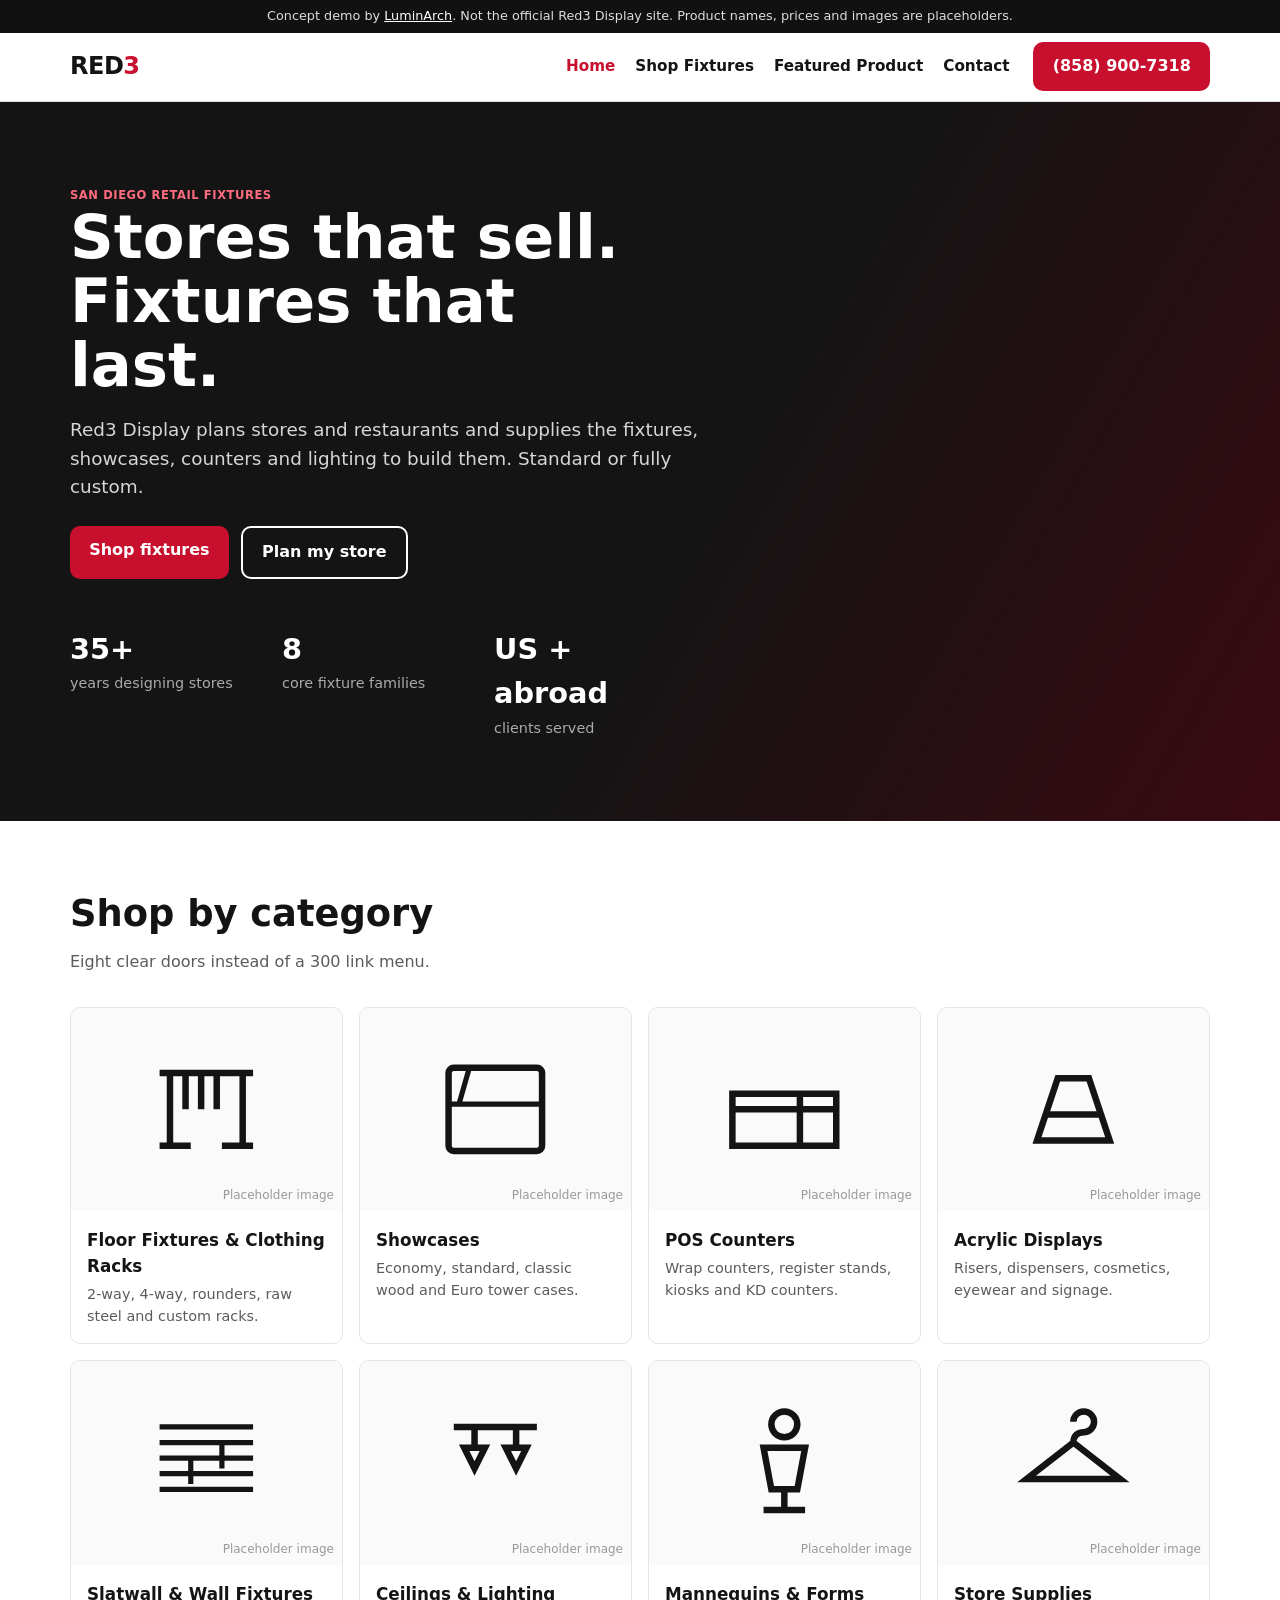
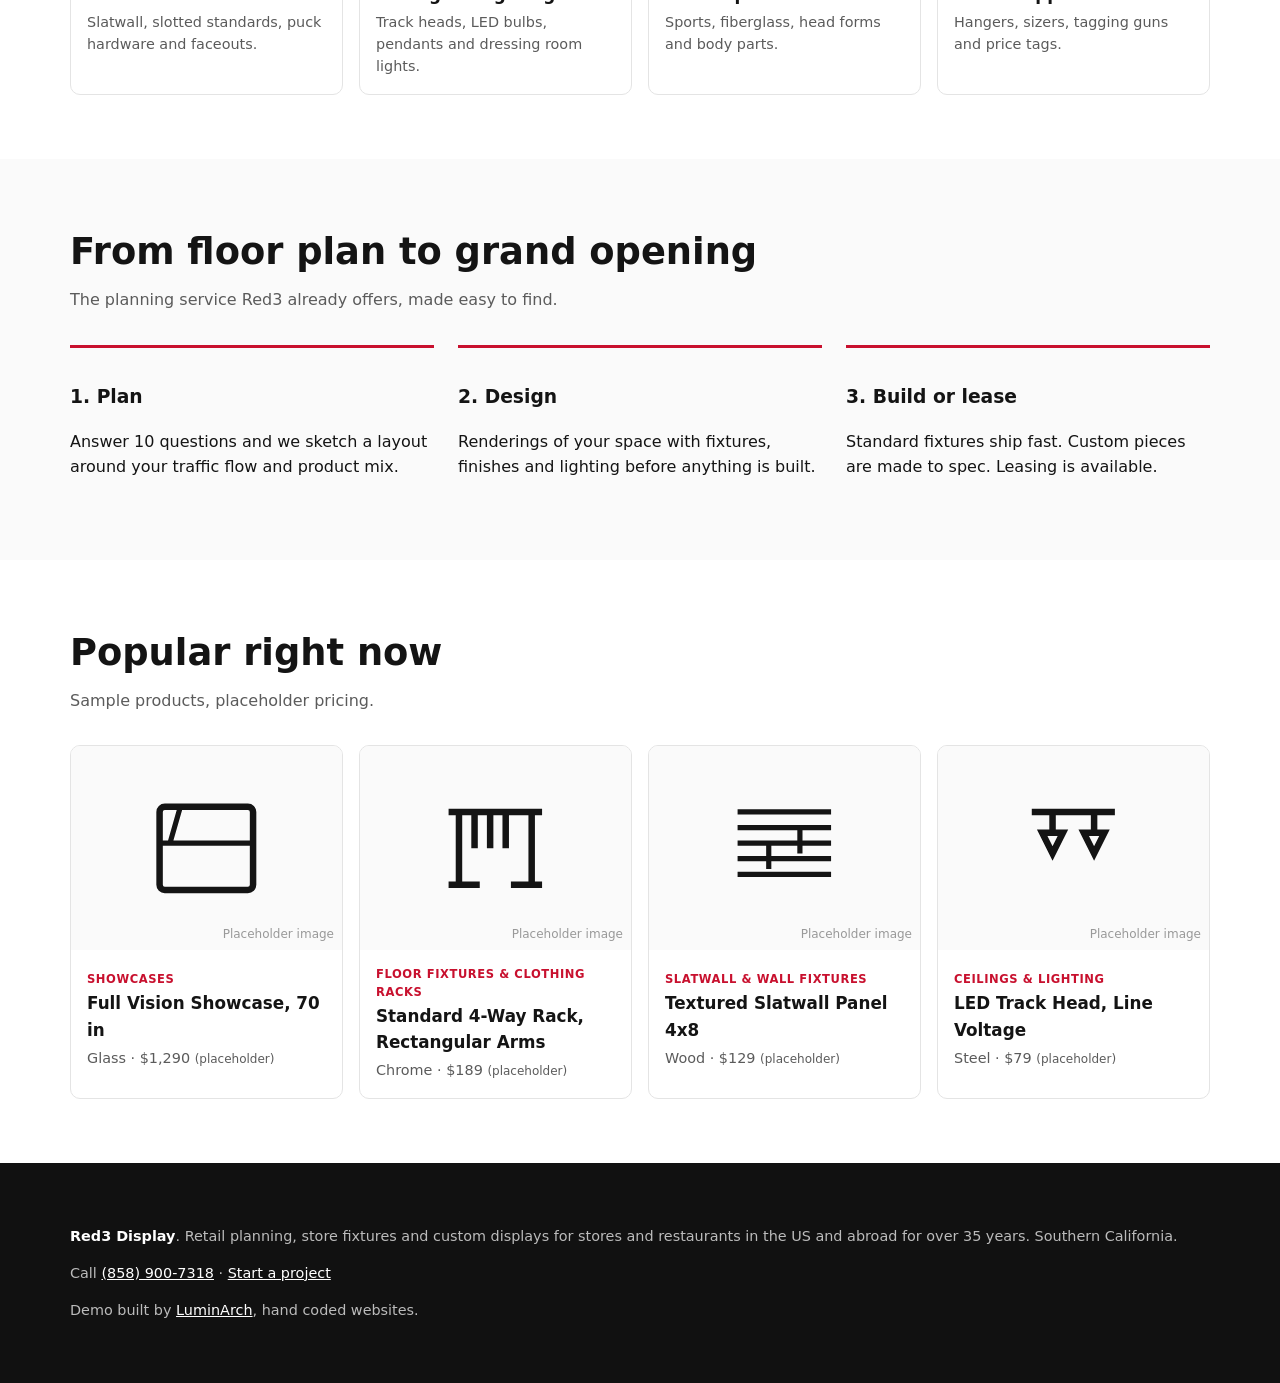
==== index.html @ 4f141c90 "Red3 Display concept demo" ====
<!doctype html><html lang="en"><head><meta charset="utf-8"><meta name="viewport" content="width=device-width,initial-scale=1">
<title>Custom Retail Fixtures and Store Design | Red3 Display</title><meta name="description" content="Red3 Display designs and supplies retail fixtures, showcases, counters, slatwall and lighting."><link rel="stylesheet" href="assets/style.css">
<link rel="icon" href="data:image/svg+xml,%3Csvg xmlns='http://www.w3.org/2000/svg' viewBox='0 0 10 10'%3E%3Crect width='10' height='10' fill='%23c8102e'/%3E%3C/svg%3E"></head><body>
<a class="skip" href="#main">Skip to content</a>
<div class="demo-bar">Concept demo by <a href="https://luminarch.pro" style="color:#fff">LuminArch</a>. Not the official Red3 Display site. Product names, prices and images are placeholders.</div>
<header><div class="wrap nav"><a class="logo" href="index.html" aria-label="Red3 Display home">RED<b>3</b></a>
<button class="menu-btn" aria-expanded="false" aria-controls="menu">Menu</button>
<ul id="menu"><li><a href="index.html" aria-current="page">Home</a></li><li><a href="catalog.html">Shop Fixtures</a></li><li><a href="product.html?id=p6">Featured Product</a></li><li><a href="contact.html">Contact</a></li></ul><a class="btn" href="tel:8589007318">(858) 900-7318</a></div></header><main id="main">
<section class="hero"><div class="wrap"><span class="tag" style="color:#ff6b7f">San Diego retail fixtures</span>
<h1>Stores that sell. Fixtures that last.</h1><p>Red3 Display plans stores and restaurants and supplies the fixtures, showcases, counters and lighting to build them. Standard or fully custom.</p>
<div class="cta"><a class="btn" href="catalog.html">Shop fixtures</a><a class="btn ghost" href="contact.html">Plan my store</a></div>
<div class="stats"><div><strong>35+</strong><span>years designing stores</span></div><div><strong>8</strong><span>core fixture families</span></div><div><strong>US + abroad</strong><span>clients served</span></div></div></div></section>
<section><div class="wrap"><h2>Shop by category</h2><p class="lead">Eight clear doors instead of a 300 link menu.</p><div class="grid" id="cats"></div></div></section>
<section class="band"><div class="wrap"><h2>From floor plan to grand opening</h2><p class="lead">The planning service Red3 already offers, made easy to find.</p><div class="steps">
<div><h3>1. Plan</h3><p>Answer 10 questions and we sketch a layout around your traffic flow and product mix.</p></div>
<div><h3>2. Design</h3><p>Renderings of your space with fixtures, finishes and lighting before anything is built.</p></div>
<div><h3>3. Build or lease</h3><p>Standard fixtures ship fast. Custom pieces are made to spec. Leasing is available.</p></div></div></div></section>
<section><div class="wrap"><h2>Popular right now</h2><p class="lead">Sample products, placeholder pricing.</p><div class="grid" id="featured"></div></div></section></main><footer><div class="wrap"><p><strong style="color:#fff">Red3 Display</strong>. Retail planning, store fixtures and custom displays for stores and restaurants in the US and abroad for over 35 years. Southern California.</p>
<p>Call <a href="tel:8589007318">(858) 900-7318</a> &middot; <a href="contact.html">Start a project</a></p><p>Demo built by <a href="https://luminarch.pro">LuminArch</a>, hand coded websites.</p></div></footer>
<script src="assets/data.js"></script><script src="assets/app.js"></script></body></html>
---- assets/style.css ----
:root{--red:#c8102e;--ink:#141414;--mute:#5b5b5b;--line:#e4e4e4;--bg:#fafafa;--r:10px;font-family:system-ui,-apple-system,"Segoe UI",Roboto,sans-serif;color:var(--ink);background:#fff}
*{box-sizing:border-box}body{margin:0;line-height:1.55}img{max-width:100%}a{color:inherit}
.skip{position:absolute;left:-999px}.skip:focus{left:1rem;top:1rem;background:#fff;padding:.5rem;z-index:9}
:focus-visible{outline:3px solid var(--red);outline-offset:2px}
.wrap{max-width:1180px;margin:auto;padding:0 1.25rem}
.demo-bar{background:#111;color:#ddd;font-size:.8rem;text-align:center;padding:.4rem}
header{border-bottom:1px solid var(--line);position:sticky;top:0;background:#fffffff2;backdrop-filter:blur(6px);z-index:5}
.nav{display:flex;align-items:center;gap:1.5rem;height:68px}
.logo{font-weight:900;font-size:1.5rem;text-decoration:none;letter-spacing:-.5px}.logo b{color:var(--red)}
.nav ul{display:flex;gap:1.25rem;list-style:none;margin:0 0 0 auto;padding:0}.nav ul a{text-decoration:none;font-weight:600;font-size:.95rem}
.nav ul a[aria-current]{color:var(--red)}
.btn{display:inline-block;background:var(--red);color:#fff;padding:.75rem 1.2rem;border-radius:var(--r);text-decoration:none;font-weight:700;border:0;cursor:pointer;font-size:1rem}
.btn.ghost{background:transparent;color:inherit;border:2px solid currentColor}
.menu-btn{display:none;margin-left:auto;background:none;border:1px solid var(--line);border-radius:8px;padding:.5rem .7rem;font-size:1rem}
.hero{background:linear-gradient(120deg,#141414 55%,#3a0a12);color:#fff;padding:5rem 0}
.hero h1{font-size:clamp(2.2rem,5vw,3.8rem);line-height:1.05;margin:0 0 1rem;max-width:14ch}.hero p{max-width:55ch;color:#d6d6d6;font-size:1.15rem}
.hero .cta{display:flex;gap:.75rem;flex-wrap:wrap;margin-top:1.5rem}
.stats{display:grid;grid-template-columns:repeat(3,1fr);gap:1rem;margin-top:3rem;max-width:620px}.stats strong{display:block;font-size:1.8rem;color:#fff}.stats span{color:#aaa;font-size:.9rem}
section{padding:4rem 0}h2{font-size:clamp(1.6rem,3vw,2.3rem);margin:0 0 .5rem}.lead{color:var(--mute);margin:0 0 2rem}
.grid{display:grid;gap:1rem;grid-template-columns:repeat(auto-fill,minmax(230px,1fr))}
.card{border:1px solid var(--line);border-radius:var(--r);overflow:hidden;text-decoration:none;background:#fff;transition:transform .15s,box-shadow .15s;display:flex;flex-direction:column}
.card:hover{transform:translateY(-3px);box-shadow:0 10px 24px #0001}
.thumb{aspect-ratio:4/3;display:grid;place-items:center;background:var(--bg);color:#999;font-size:.75rem;position:relative}
.thumb svg{width:46%;height:auto;color:var(--ink)}
.thumb .ph{position:absolute;bottom:6px;right:8px}
.card .body{padding:1rem}.card h3{margin:0 0 .25rem;font-size:1.05rem}.card p{margin:0;color:var(--mute);font-size:.9rem}
.tag{display:inline-block;font-size:.72rem;font-weight:700;text-transform:uppercase;letter-spacing:.05em;color:var(--red)}
.band{background:var(--bg)}.steps{display:grid;grid-template-columns:repeat(auto-fit,minmax(220px,1fr));gap:1.5rem}.steps div{border-top:3px solid var(--red);padding-top:1rem}
footer{background:#111;color:#bbb;padding:3rem 0;font-size:.9rem}footer a{color:#fff}
.layout{display:grid;grid-template-columns:250px 1fr;gap:2rem;padding:2rem 0 4rem}
.filters fieldset{border:0;padding:0;margin:0 0 1.5rem}.filters legend{font-weight:800;margin-bottom:.5rem}
.filters label{display:flex;gap:.5rem;align-items:center;padding:.2rem 0;cursor:pointer}
.toolbar{display:flex;gap:.75rem;flex-wrap:wrap;align-items:center;margin-bottom:1rem}
input[type=search],select,input:not([type=checkbox]),textarea{font:inherit;padding:.65rem .8rem;border:1px solid #bbb;border-radius:8px;width:100%}
.toolbar input{flex:1;min-width:200px;width:auto}.toolbar select{width:auto}
.crumbs{font-size:.85rem;color:var(--mute);padding-top:1.5rem}.crumbs a{color:var(--mute)}
.pdp{display:grid;grid-template-columns:1.1fr 1fr;gap:3rem;padding:2rem 0 4rem}
.pdp .thumb{border-radius:var(--r);border:1px solid var(--line)}
.opts{display:flex;gap:.5rem;flex-wrap:wrap;margin:.5rem 0 1rem}.opts button{padding:.5rem .9rem;border:2px solid var(--line);background:#fff;border-radius:8px;cursor:pointer;font:inherit}
.opts button[aria-pressed=true]{border-color:var(--red)}
table{width:100%;border-collapse:collapse}td,th{text-align:left;padding:.55rem;border-bottom:1px solid var(--line)}
.form{display:grid;gap:1rem;max-width:640px}.form .two{display:grid;grid-template-columns:1fr 1fr;gap:1rem}
.note{background:#fff4d6;border:1px solid #f0d27a;padding:.75rem 1rem;border-radius:8px;font-size:.9rem}
.count{color:var(--mute);font-size:.9rem}
@media(max-width:820px){.menu-btn{display:block}.nav ul{display:none;position:absolute;top:68px;left:0;right:0;background:#fff;flex-direction:column;padding:1rem 1.25rem;border-bottom:1px solid var(--line)}.nav ul.open{display:flex}
.layout,.pdp{grid-template-columns:1fr}.filters{display:none}.filters.open{display:block}.form .two{grid-template-columns:1fr}.hero{padding:3.5rem 0}.nav .btn{display:none}}
@media(prefers-reduced-motion:reduce){*{transition:none!important}}
.filters input{width:auto;accent-color:var(--red)}@media(max-width:600px){.stats strong{font-size:1.3rem}}
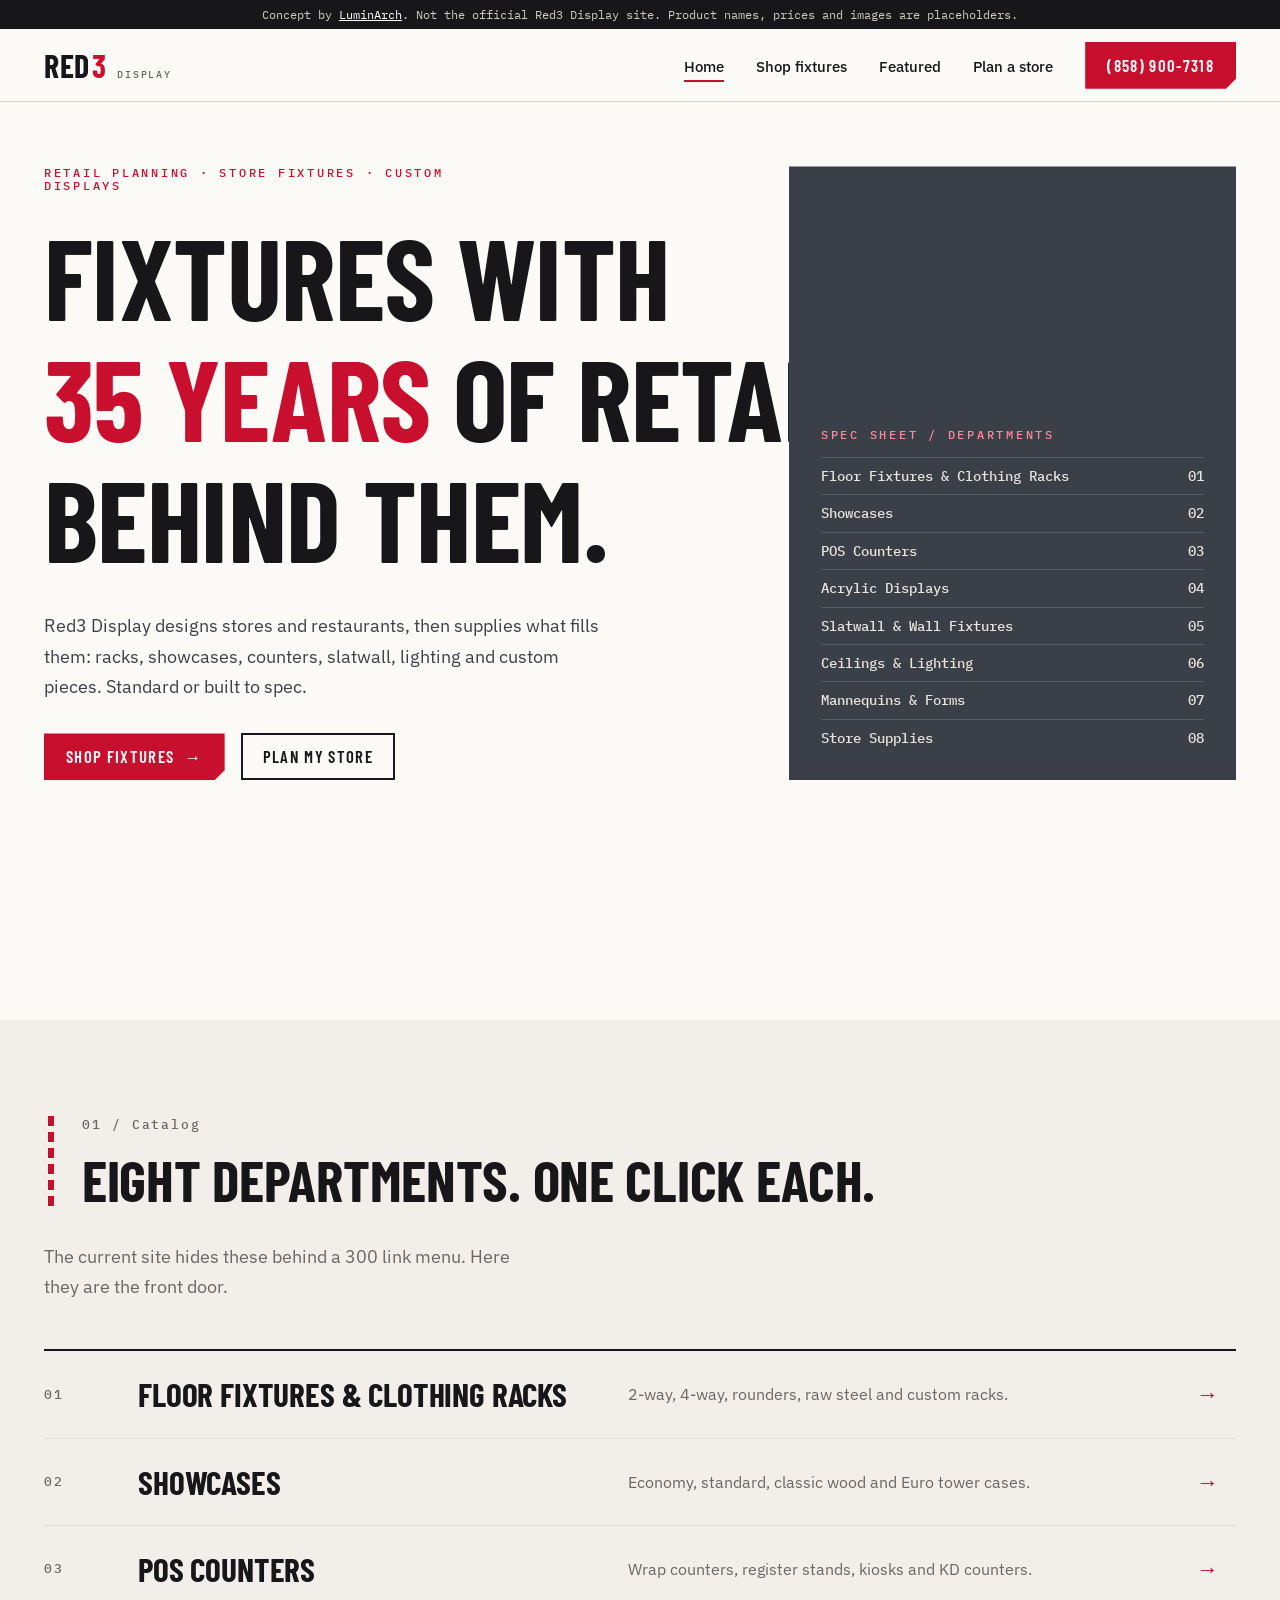
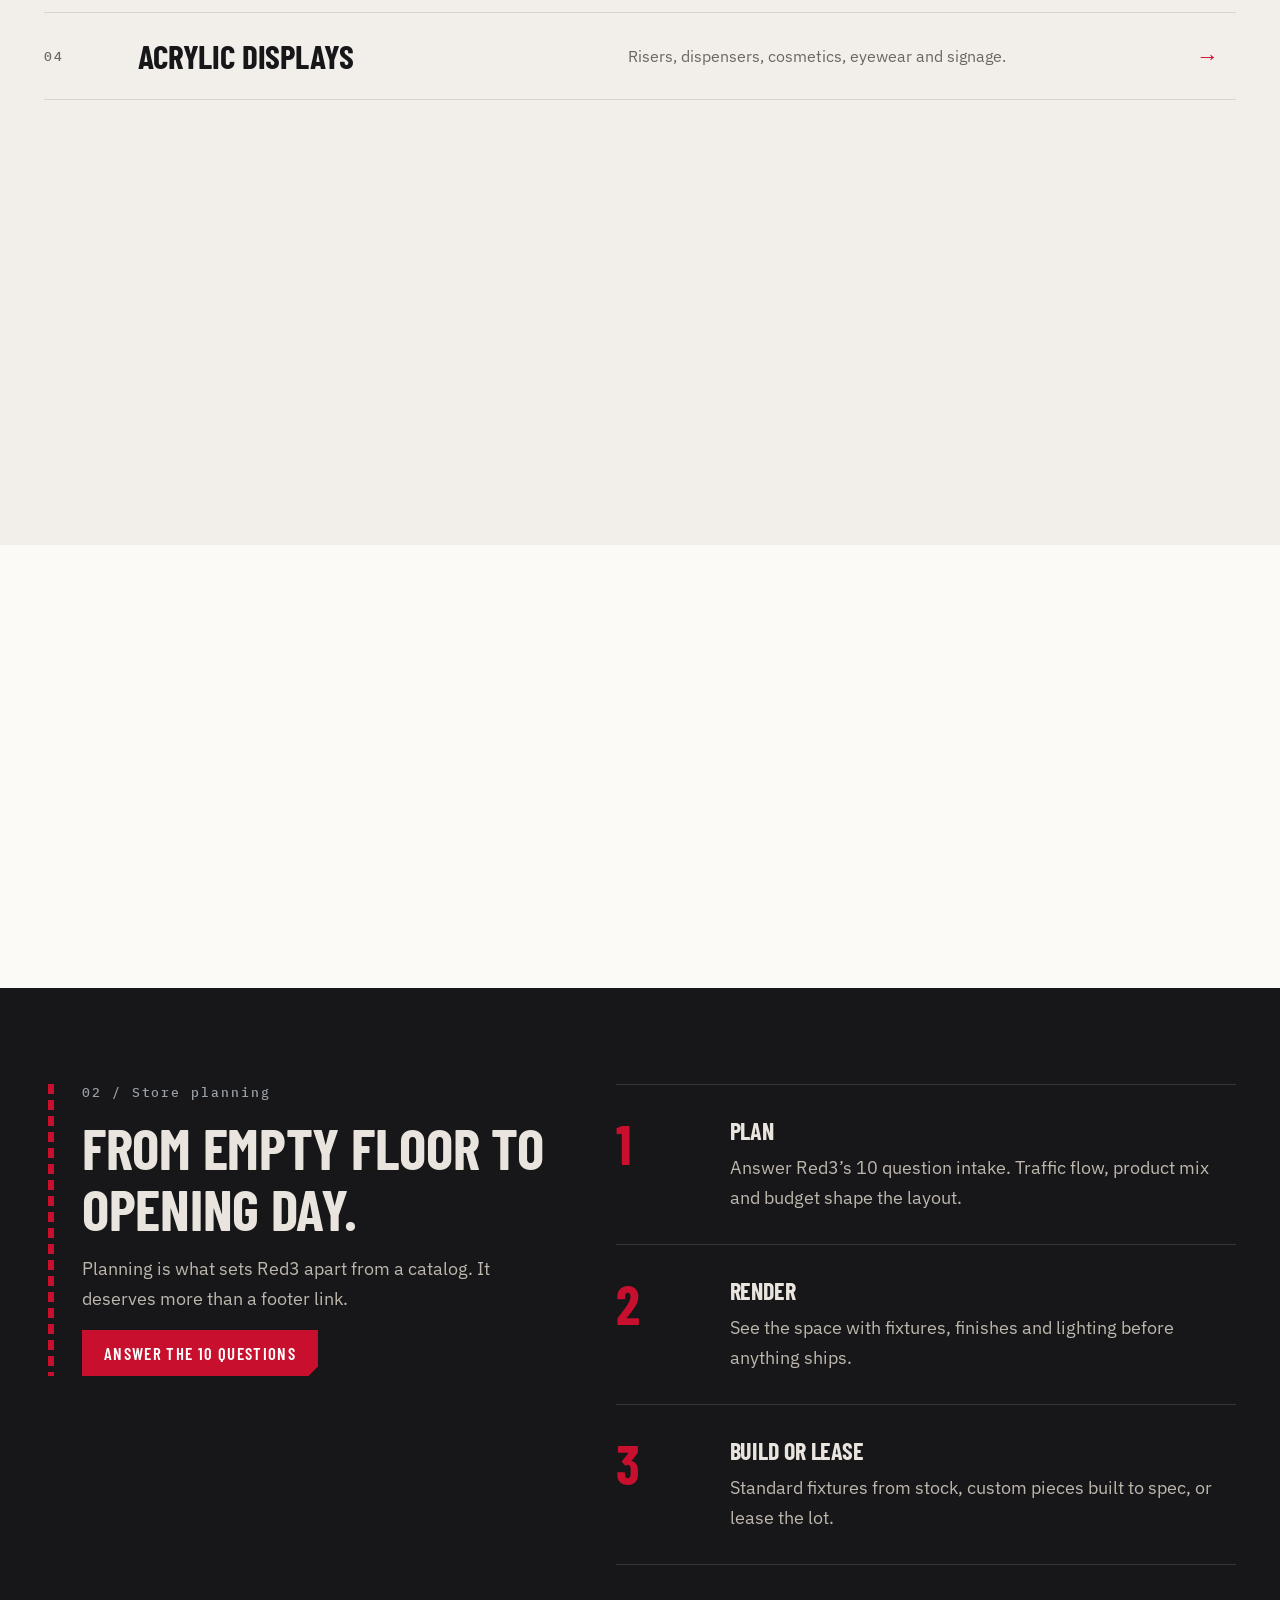
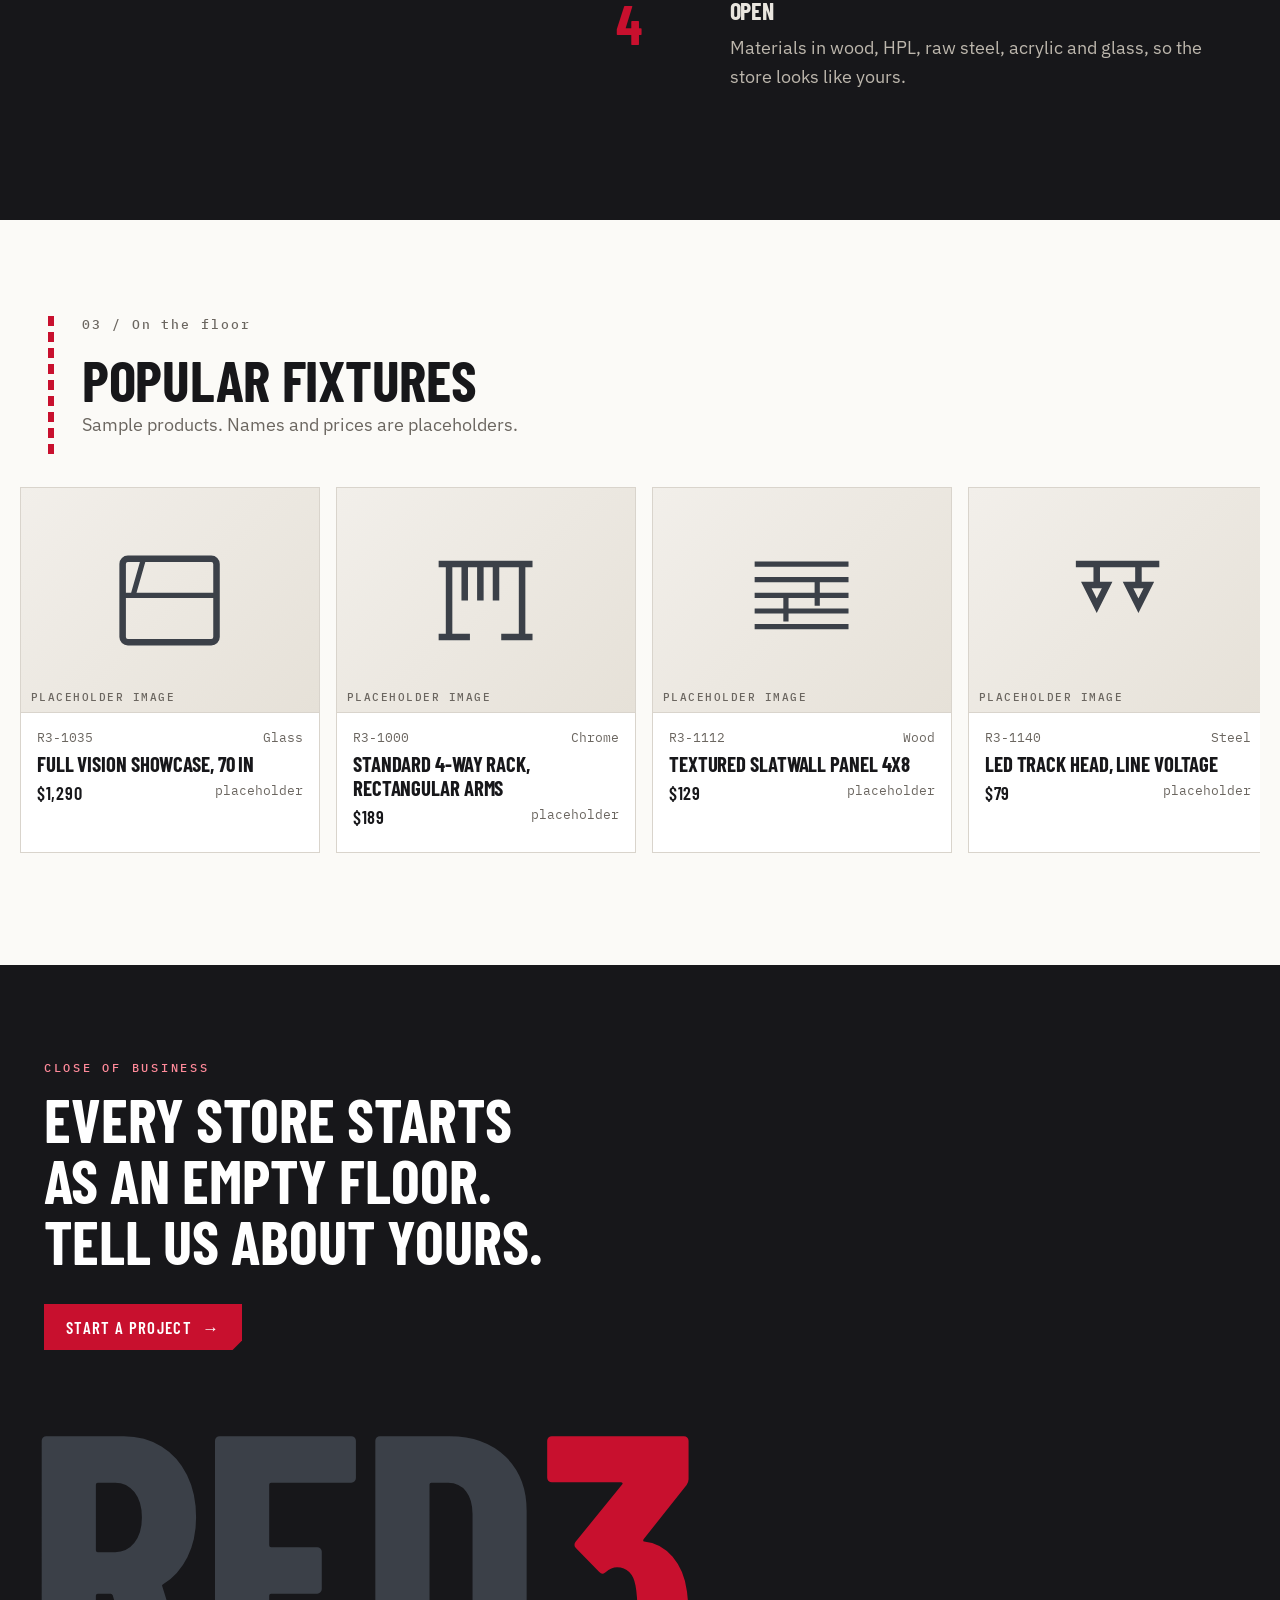
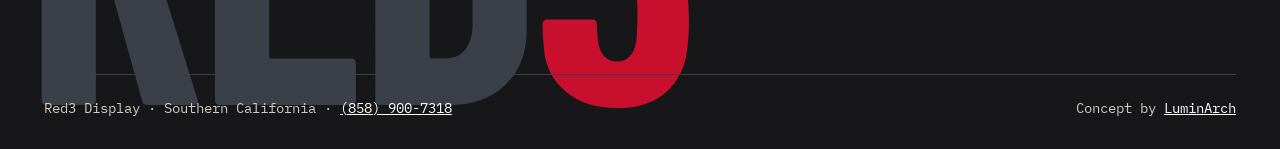
==== commit 94ad2744: "Rework to LuminArch design standard: asymmetric spec sheet hero, Barlow Condensed + IBM Plex, archit" ====
--- a/index.html
+++ b/index.html
@@ -1,20 +1,37 @@
-<!doctype html><html lang="en"><head><meta charset="utf-8"><meta name="viewport" content="width=device-width,initial-scale=1">
-<title>Custom Retail Fixtures and Store Design | Red3 Display</title><meta name="description" content="Red3 Display designs and supplies retail fixtures, showcases, counters, slatwall and lighting."><link rel="stylesheet" href="assets/style.css">
-<link rel="icon" href="data:image/svg+xml,%3Csvg xmlns='http://www.w3.org/2000/svg' viewBox='0 0 10 10'%3E%3Crect width='10' height='10' fill='%23c8102e'/%3E%3C/svg%3E"></head><body>
+<!doctype html><html lang="en" class="no-js"><head><meta charset="utf-8"><meta name="viewport" content="width=device-width,initial-scale=1">
+<title>Retail Fixtures and Store Design | Red3 Display, Southern California</title><meta name="description" content="Store fixtures, showcases, POS counters, slatwall and lighting from Red3 Display, plus store planning for 35+ years. Call (858) 900-7318 for a quote."><link rel="canonical" href="https://daveo820.github.io/red3-display-demo/">
+<meta property="og:type" content="website"><meta property="og:title" content="Retail Fixtures and Store Design | Red3 Display, Southern California"><meta property="og:description" content="Store fixtures, showcases, POS counters, slatwall and lighting from Red3 Display, plus store planning for 35+ years. Call (858) 900-7318 for a quote."><meta property="og:url" content="https://daveo820.github.io/red3-display-demo/"><meta property="og:image" content="https://daveo820.github.io/red3-display-demo/og.png"><meta name="twitter:card" content="summary_large_image">
+<meta name="robots" content="noindex"><!-- concept demo: keep out of search so it never competes with red3display.com -->
+<link rel="preconnect" href="https://fonts.googleapis.com"><link rel="preconnect" href="https://fonts.gstatic.com" crossorigin>
+<link rel="stylesheet" href="https://fonts.googleapis.com/css2?family=Barlow+Condensed:wght@600;700&family=IBM+Plex+Mono:wght@400;500&family=IBM+Plex+Sans:wght@400;500;600&display=swap">
+<link rel="stylesheet" href="css/design-system.css"><link rel="stylesheet" href="css/components.css"><link rel="stylesheet" href="css/pages.css">
+<link rel="icon" href="data:image/svg+xml,%3Csvg xmlns='http://www.w3.org/2000/svg' viewBox='0 0 10 10'%3E%3Crect width='10' height='10' fill='%23c8102e'/%3E%3C/svg%3E">
+<script>document.documentElement.classList.remove('no-js')</script>
+<script type="application/ld+json">{"@context": "https://schema.org", "@type": "Store", "name": "Red3 Display", "url": "https://red3display.com", "telephone": "+1-858-900-7318", "description": "Retail planning, store fixtures and custom displays for stores and restaurants in the US and abroad.", "areaServed": "US"}</script></head><body class="home">
 <a class="skip" href="#main">Skip to content</a>
-<div class="demo-bar">Concept demo by <a href="https://luminarch.pro" style="color:#fff">LuminArch</a>. Not the official Red3 Display site. Product names, prices and images are placeholders.</div>
-<header><div class="wrap nav"><a class="logo" href="index.html" aria-label="Red3 Display home">RED<b>3</b></a>
+<div class="demo-bar">Concept by <a href="https://luminarch.pro">LuminArch</a>. Not the official Red3 Display site. Product names, prices and images are placeholders.</div>
+<header class="top"><div class="wrap nav"><a class="mark" href="index.html" aria-label="Red3 Display home">RED<b>3</b><small>DISPLAY</small></a>
 <button class="menu-btn" aria-expanded="false" aria-controls="menu">Menu</button>
-<ul id="menu"><li><a href="index.html" aria-current="page">Home</a></li><li><a href="catalog.html">Shop Fixtures</a></li><li><a href="product.html?id=p6">Featured Product</a></li><li><a href="contact.html">Contact</a></li></ul><a class="btn" href="tel:8589007318">(858) 900-7318</a></div></header><main id="main">
-<section class="hero"><div class="wrap"><span class="tag" style="color:#ff6b7f">San Diego retail fixtures</span>
-<h1>Stores that sell. Fixtures that last.</h1><p>Red3 Display plans stores and restaurants and supplies the fixtures, showcases, counters and lighting to build them. Standard or fully custom.</p>
-<div class="cta"><a class="btn" href="catalog.html">Shop fixtures</a><a class="btn ghost" href="contact.html">Plan my store</a></div>
-<div class="stats"><div><strong>35+</strong><span>years designing stores</span></div><div><strong>8</strong><span>core fixture families</span></div><div><strong>US + abroad</strong><span>clients served</span></div></div></div></section>
-<section><div class="wrap"><h2>Shop by category</h2><p class="lead">Eight clear doors instead of a 300 link menu.</p><div class="grid" id="cats"></div></div></section>
-<section class="band"><div class="wrap"><h2>From floor plan to grand opening</h2><p class="lead">The planning service Red3 already offers, made easy to find.</p><div class="steps">
-<div><h3>1. Plan</h3><p>Answer 10 questions and we sketch a layout around your traffic flow and product mix.</p></div>
-<div><h3>2. Design</h3><p>Renderings of your space with fixtures, finishes and lighting before anything is built.</p></div>
-<div><h3>3. Build or lease</h3><p>Standard fixtures ship fast. Custom pieces are made to spec. Leasing is available.</p></div></div></div></section>
-<section><div class="wrap"><h2>Popular right now</h2><p class="lead">Sample products, placeholder pricing.</p><div class="grid" id="featured"></div></div></section></main><footer><div class="wrap"><p><strong style="color:#fff">Red3 Display</strong>. Retail planning, store fixtures and custom displays for stores and restaurants in the US and abroad for over 35 years. Southern California.</p>
-<p>Call <a href="tel:8589007318">(858) 900-7318</a> &middot; <a href="contact.html">Start a project</a></p><p>Demo built by <a href="https://luminarch.pro">LuminArch</a>, hand coded websites.</p></div></footer>
-<script src="assets/data.js"></script><script src="assets/app.js"></script></body></html>+<ul id="menu"><li><a href="index.html" aria-current="page">Home</a></li><li><a href="catalog.html">Shop fixtures</a></li><li><a href="product.html?id=p6">Featured</a></li><li><a href="contact.html">Plan a store</a></li></ul><a class="btn" href="tel:8589007318">(858) 900-7318</a></div></header><main id="main">
+<section class="hero"><div class="wrap hero-grid"><div class="rv">
+<p class="kicker">Retail planning &middot; Store fixtures &middot; Custom displays</p>
+<h1>Fixtures with <em>35&nbsp;years</em> of retail behind them.</h1>
+<p class="lede">Red3 Display designs stores and restaurants, then supplies what fills them: racks, showcases, counters, slatwall, lighting and custom pieces. Standard or built to spec.</p>
+<div class="cta"><a class="btn" href="catalog.html">Shop fixtures <span class="arr" aria-hidden="true">&rarr;</span></a><a class="btn btn--line" href="contact.html">Plan my store</a></div></div>
+<aside class="sheet rv" aria-label="Departments"><p class="kicker">Spec sheet / departments</p><ol id="sheet"></ol></aside></div>
+<div class="wrap"><div class="facts rv"><div><strong>35+</strong><span>years designing stores</span></div><div><strong>US + abroad</strong><span>large and small clients</span></div><div><strong>Lease</strong><span>or buy your fixtures</span></div></div></div></section>
+<section class="index"><div class="wrap"><header><div class="rail"><div><p class="idx">01 / Catalog</p><h2>Eight departments. One click each.</h2></div></div>
+<p style="max-width:44ch;color:var(--concrete);margin:0">The current site hides these behind a 300 link menu. Here they are the front door.</p></header><ul id="index"></ul></div></section>
+<section class="quote"><div class="wrap rv"><blockquote>&ldquo;We design fun, interesting and compelling stores and restaurants for customers in the US and abroad.&rdquo;</blockquote><cite>Red3 Display, from red3display.com, lightly trimmed</cite></div></section>
+<section class="process"><div class="wrap process-grid"><div class="stick"><div class="rail"><div><p class="idx" style="color:#9aa0a8">02 / Store planning</p><h2>From empty floor to opening day.</h2>
+<p style="margin-top:16px">Planning is what sets Red3 apart from a catalog. It deserves more than a footer link.</p><a class="btn" href="contact.html">Answer the 10 questions</a></div></div></div>
+<div><div class="step rv"><span class="n">1</span><div><h3>Plan</h3><p>Answer Red3&rsquo;s 10 question intake. Traffic flow, product mix and budget shape the layout.</p></div></div>
+<div class="step rv"><span class="n">2</span><div><h3>Render</h3><p>See the space with fixtures, finishes and lighting before anything ships.</p></div></div>
+<div class="step rv"><span class="n">3</span><div><h3>Build or lease</h3><p>Standard fixtures from stock, custom pieces built to spec, or lease the lot.</p></div></div>
+<div class="step rv"><span class="n">4</span><div><h3>Open</h3><p>Materials in wood, HPL, raw steel, acrylic and glass, so the store looks like yours.</p></div></div></div></div></section>
+<section class="shelf"><div class="wrap"><header class="rail"><div><p class="idx">03 / On the floor</p><h2>Popular fixtures</h2><p style="color:var(--concrete)">Sample products. Names and prices are placeholders.</p></div></header></div><div class="shelf-track" id="featured" tabindex="0" aria-label="Popular fixtures, scrolls sideways"></div></section></main><footer><div class="wrap"><p class="kicker" style="color:#ff8a9a">Close of business</p>
+<p class="foot-close">Every store starts as an empty floor. Tell us about yours.</p>
+<a class="btn" href="contact.html">Start a project <span class="arr" aria-hidden="true">&rarr;</span></a>
+<div class="foot-mark" aria-hidden="true">RED<b>3</b></div>
+<div class="foot-row"><span>Red3 Display &middot; Southern California &middot; <a href="tel:8589007318">(858) 900-7318</a></span><span>Concept by <a href="https://luminarch.pro">LuminArch</a></span></div></div></footer>
+<script src="js/data.js"></script><script src="js/main.js"></script></body></html>
--- a/css/design-system.css
+++ b/css/design-system.css
@@ -0,0 +1,31 @@
+/* Red3 Display tokens. Rugged and technical register. See DESIGN_DNA.md */
+:root{
+--red:#c8102e;      /* primary, Red3 red. TODO-VERIFY against logo file */
+--red-deep:#9c0c24; /* hover */
+--ink:#17171a;      /* deep neutral */
+--steel:#3b4048;    /* mid dark neutral, dark surfaces */
+--concrete:#6b6660; /* mid neutral, secondary text (AA on surface) */
+--line:#d9d4cc;     /* hairlines */
+--floor:#f2efea;    /* surface, gallery floor */
+--paper:#fbfaf7;    /* page */
+--signal:#2f7d4f;   /* success */
+--f-display:"Barlow Condensed",Impact,"Arial Narrow",sans-serif;
+--f-body:"IBM Plex Sans",system-ui,sans-serif;
+--f-mono:"IBM Plex Mono",ui-monospace,monospace;
+--ease:cubic-bezier(.2,.8,.2,1);
+--s1:8px;--s2:16px;--s3:24px;--s4:32px;--s6:48px;--s8:64px;--s12:96px;
+--max:1240px}
+*{box-sizing:border-box}
+html{-webkit-text-size-adjust:100%}
+body{margin:0;background:var(--paper);color:var(--ink);font:400 17px/1.65 var(--f-body)}
+@media(min-width:900px){body{font-size:18px}}
+h1,h2,h3{font-family:var(--f-display);font-weight:700;line-height:1.05;letter-spacing:-.005em;margin:0;text-transform:uppercase}
+h1{font-size:clamp(3rem,9vw,7.5rem)}h2{font-size:clamp(2.1rem,4.5vw,3.6rem)}h3{font-size:1.5rem;line-height:1.15}
+p{margin:0 0 var(--s2);max-width:68ch}
+a{color:inherit}
+img,svg{max-width:100%;display:block}
+:focus-visible{outline:3px solid var(--red);outline-offset:3px}
+.wrap{max-width:var(--max);margin:0 auto;padding:0 var(--s3)}
+.kicker{font:500 .78rem/1 var(--f-mono);letter-spacing:.22em;text-transform:uppercase;color:var(--red)}
+.mono{font-family:var(--f-mono)}
+.sr{position:absolute;width:1px;height:1px;overflow:hidden;clip:rect(0 0 0 0)}
--- a/css/components.css
+++ b/css/components.css
@@ -0,0 +1,53 @@
+.skip{position:absolute;left:-999px;top:0;background:var(--ink);color:#fff;padding:var(--s1) var(--s2);z-index:20}.skip:focus{left:var(--s2)}
+.demo-bar{background:var(--ink);color:#cfcac2;font:400 .78rem/1.4 var(--f-mono);text-align:center;padding:6px var(--s2)}.demo-bar a{color:#fff}
+/* nav */
+.top{position:sticky;top:0;z-index:10;background:color-mix(in srgb,var(--paper) 92%,transparent);backdrop-filter:blur(8px);border-bottom:1px solid var(--line);transition:box-shadow .3s var(--ease)}
+.top.scrolled{box-shadow:0 1px 0 var(--line),0 8px 24px #0000000d}
+.nav{display:flex;align-items:center;gap:var(--s4);height:72px}
+.mark{display:flex;align-items:baseline;gap:2px;text-decoration:none;font:700 2rem/1 var(--f-display);letter-spacing:.02em}.mark b{color:var(--red)}
+.mark small{font:500 .62rem/1 var(--f-mono);letter-spacing:.2em;color:var(--concrete);margin-left:8px}
+.nav ul{display:flex;gap:var(--s4);list-style:none;margin:0 0 0 auto;padding:0}
+.nav ul a{text-decoration:none;font-weight:500;font-size:.95rem;position:relative;padding:6px 0}
+.nav ul a::after{content:"";position:absolute;left:0;right:100%;bottom:0;height:2px;background:var(--red);transition:right .25s var(--ease)}
+.nav ul a:hover::after,.nav ul a[aria-current]::after{right:0}
+.menu-btn{display:none;margin-left:auto;background:none;border:1px solid var(--ink);font:500 .85rem var(--f-mono);letter-spacing:.12em;padding:10px 14px;text-transform:uppercase;cursor:pointer;color:var(--ink)}
+/* buttons: square, notched corner */
+.btn{--bg:var(--red);display:inline-flex;align-items:center;gap:10px;background:var(--bg);color:#fff;border:0;padding:15px 22px;font:600 1.05rem/1 var(--f-display);letter-spacing:.08em;text-transform:uppercase;text-decoration:none;cursor:pointer;clip-path:polygon(0 0,100% 0,100% calc(100% - 10px),calc(100% - 10px) 100%,0 100%);transition:background .2s var(--ease),transform .2s var(--ease)}
+.btn:hover{background:var(--red-deep);transform:translateY(-1px)}
+.btn .arr{transition:transform .2s var(--ease)}.btn:hover .arr{transform:translateX(4px)}
+.btn--line{background:transparent;color:inherit;box-shadow:inset 0 0 0 2px currentColor;clip-path:none}.btn--line:hover{background:transparent;color:var(--red)}
+/* signature: slotted standard rail */
+.rail{display:grid;grid-template-columns:14px 1fr;gap:var(--s3);align-items:start}
+.rail::before{content:"";align-self:stretch;min-height:64px;background:repeating-linear-gradient(to bottom,var(--red) 0 10px,transparent 10px 16px);width:6px;margin-left:4px}
+.idx{font:500 .8rem var(--f-mono);color:var(--concrete);letter-spacing:.15em}
+/* placeholder images */
+.ph-img{aspect-ratio:4/3;background:linear-gradient(135deg,var(--floor),#e6e1d8);display:grid;place-items:center;position:relative;color:var(--steel);overflow:hidden}
+.ph-img svg{width:42%;transition:transform .4s var(--ease)}
+.ph-img--big{aspect-ratio:1/1}
+.ph-label{position:absolute;left:10px;bottom:8px;font:500 .66rem var(--f-mono);letter-spacing:.14em;text-transform:uppercase;color:var(--concrete)}
+/* product tile: spec card */
+.tile{display:flex;flex-direction:column;text-decoration:none;background:#fff;border:1px solid var(--line);transition:border-color .2s var(--ease)}
+.tile:hover{border-color:var(--ink)}.tile:hover svg{transform:scale(1.03)}
+.tile .meta{padding:var(--s2) var(--s2) var(--s3);display:grid;gap:6px;border-top:1px solid var(--line)}
+.tile h3{font-size:1.3rem}
+.tile .row{display:flex;justify-content:space-between;font:400 .8rem var(--f-mono);color:var(--concrete)}
+.tile .price{font:600 1.15rem var(--f-display);letter-spacing:.04em;color:var(--ink)}
+.tiles{display:grid;gap:var(--s2);grid-template-columns:repeat(auto-fill,minmax(240px,1fr))}
+/* forms */
+.field{display:grid;gap:6px}.field label{font:500 .75rem var(--f-mono);letter-spacing:.16em;text-transform:uppercase}
+.field input,.field select,.field textarea{font:inherit;font-size:1rem;color:var(--ink);background:transparent;border:0;border-bottom:2px solid var(--ink);padding:10px 2px;border-radius:0;width:100%}
+.field input:focus,.field select:focus,.field textarea:focus{outline:0;border-color:var(--red);background:#fff}
+.check{display:flex;gap:10px;align-items:center;cursor:pointer;padding:3px 0}.check input{accent-color:var(--red);width:18px;height:18px}
+.note{border-left:4px solid var(--red);background:#fff;padding:var(--s2);font-size:.95rem}
+/* reveal: architectural clip mask */
+.rv{clip-path:inset(0 0 100% 0);transform:translateY(20px);transition:clip-path .7s var(--ease),transform .7s var(--ease)}
+.rv.in{clip-path:inset(0 0 0 0);transform:none}
+.no-js .rv{clip-path:none;transform:none}
+/* footer */
+footer{background:var(--ink);color:#cfcac2;padding:var(--s12) 0 var(--s4);overflow:hidden}
+.foot-close{font:700 clamp(2rem,5vw,3.8rem)/1 var(--f-display);text-transform:uppercase;color:#fff;max-width:18ch;margin-bottom:var(--s4)}
+.foot-mark{font:700 clamp(8rem,30vw,24rem)/.8 var(--f-display);color:var(--steel);letter-spacing:-.02em;margin:var(--s6) 0 calc(var(--s4) * -1) -0.05em;user-select:none}.foot-mark b{color:var(--red)}
+.foot-row{display:flex;flex-wrap:wrap;gap:var(--s4);justify-content:space-between;font:400 .85rem var(--f-mono);border-top:1px solid var(--steel);padding-top:var(--s3);position:relative}
+footer a{color:#fff}
+@media(max-width:860px){.menu-btn{display:block}.nav ul{display:none;position:absolute;left:0;right:0;top:72px;background:var(--paper);flex-direction:column;gap:0;padding:var(--s1) var(--s3) var(--s3);border-bottom:1px solid var(--line)}.nav ul.open{display:flex}.nav ul a{display:block;padding:14px 0;font-size:1.1rem}.nav .btn{display:none}}
+@media(prefers-reduced-motion:reduce){*,*::before,*::after{transition:none!important;animation:none!important}.rv{clip-path:none;transform:none}}
--- a/css/pages.css
+++ b/css/pages.css
@@ -0,0 +1,70 @@
+/* home */
+.hero{padding:var(--s8) 0 var(--s12);position:relative}
+.hero-grid{display:grid;grid-template-columns:1.25fr .75fr;gap:0;align-items:end}
+.hero h1{position:relative;z-index:2;margin:var(--s3) calc(var(--s12) * -1) var(--s4) 0}
+.hero h1 em{font-style:normal;color:var(--red)}
+.hero .lede{font-size:1.15rem;color:var(--steel);max-width:52ch}
+.hero .cta{display:flex;flex-wrap:wrap;gap:var(--s2);margin-top:var(--s4)}
+.sheet{background:var(--steel);color:#e9e5de;padding:var(--s4) var(--s4) var(--s3);align-self:stretch;display:flex;flex-direction:column;justify-content:flex-end}
+.sheet .kicker{color:#ff8a9a;margin-bottom:var(--s2)}
+.sheet ol{list-style:none;margin:0;padding:0;font:500 .9rem/1 var(--f-mono)}
+.sheet li{display:flex;justify-content:space-between;padding:11px 0;border-top:1px solid #565c66}
+.sheet li a{text-decoration:none}.sheet li a:hover{color:#fff;text-decoration:underline}
+.facts{display:flex;gap:var(--s6);flex-wrap:wrap;margin-top:var(--s6);padding-top:var(--s3);border-top:1px solid var(--line)}
+.facts strong{display:block;font:700 2.6rem/1 var(--f-display)}.facts span{font:400 .8rem var(--f-mono);color:var(--concrete);letter-spacing:.06em}
+.index{padding:var(--s12) 0;background:var(--floor)}
+.index header{display:flex;justify-content:space-between;align-items:end;gap:var(--s4);flex-wrap:wrap;margin-bottom:var(--s6)}
+.index ul{list-style:none;margin:0;padding:0;border-top:2px solid var(--ink)}
+.index li a{display:grid;grid-template-columns:70px 1.2fr 1.4fr 40px;gap:var(--s3);align-items:center;padding:var(--s3) 0;border-bottom:1px solid var(--line);text-decoration:none;transition:padding .25s var(--ease),background .25s var(--ease)}
+.index li a:hover{padding-left:var(--s2);background:#fff}
+.index li h3{font-size:clamp(1.4rem,2.6vw,2.1rem)}.index li p{margin:0;color:var(--concrete);font-size:1rem}
+.index .go{font:600 1.4rem var(--f-display);color:var(--red);transition:transform .25s var(--ease)}.index li a:hover .go{transform:translateX(6px)}
+.quote{padding:var(--s12) 0}
+.quote blockquote{margin:0;font:600 clamp(1.7rem,3.4vw,2.8rem)/1.2 var(--f-display);text-transform:uppercase;max-width:28ch;margin-left:16%}
+.quote cite{display:block;margin:var(--s3) 0 0 16%;font:400 .85rem var(--f-mono);font-style:normal;color:var(--concrete)}
+.process{background:var(--ink);color:#e9e5de;padding:var(--s12) 0}
+.process-grid{display:grid;grid-template-columns:.9fr 1.1fr;gap:var(--s8)}
+.process .stick{position:sticky;top:110px;align-self:start}.process .stick p{color:#bdb7ad}
+.step{padding:var(--s4) 0;border-top:1px solid var(--steel);display:grid;grid-template-columns:90px 1fr;gap:var(--s3)}
+.step .n{font:700 3.4rem/1 var(--f-display);color:var(--red)}.step p{color:#bdb7ad;margin:var(--s1) 0 0}
+.shelf{padding:var(--s12) 0}
+.shelf header{margin-bottom:var(--s4)}
+.shelf-track{display:grid;grid-auto-flow:column;grid-auto-columns:min(300px,78%);gap:var(--s2);overflow-x:auto;scroll-snap-type:x mandatory;padding:0 var(--s3) var(--s2);max-width:var(--max);margin:0 auto}
+.shelf-track>*{scroll-snap-align:start}
+/* catalog */
+.cat-head{display:grid;grid-template-columns:1fr auto;align-items:end;gap:var(--s3);padding:var(--s6) 0 var(--s4);border-bottom:2px solid var(--ink)}
+.big-count{font:700 clamp(5rem,14vw,11rem)/.8 var(--f-display);color:var(--red);margin-bottom:-.12em}
+.crumbs{font:400 .8rem var(--f-mono);color:var(--concrete);letter-spacing:.04em}.crumbs a{color:var(--concrete)}
+.layout{display:grid;grid-template-columns:260px 1fr;gap:var(--s6);padding:var(--s4) 0 var(--s12)}
+.filters fieldset{border:0;padding:0;margin:0 0 var(--s4)}.filters legend{font:500 .75rem var(--f-mono);letter-spacing:.16em;text-transform:uppercase;margin-bottom:var(--s1);padding-bottom:6px;border-bottom:1px solid var(--line);width:100%}
+.filters .check{font-size:.95rem}
+.toolbar{display:flex;gap:var(--s3);align-items:end;flex-wrap:wrap;margin-bottom:var(--s3)}.toolbar .field:first-child{flex:1;min-width:220px}
+.count{font:400 .85rem var(--f-mono);color:var(--concrete);margin-bottom:var(--s2)}
+.chips{display:flex;flex-wrap:wrap;gap:8px;margin-bottom:var(--s2)}.chips button{font:500 .78rem var(--f-mono);border:1px solid var(--ink);background:#fff;padding:6px 10px;cursor:pointer}
+.ftoggle{display:none}
+/* product */
+.pdp{display:grid;grid-template-columns:1.15fr .85fr;gap:var(--s8);padding:var(--s4) 0 var(--s12)}
+.pdp .ph-img{border:1px solid var(--line)}
+.pdp h1{font-size:clamp(2.4rem,5vw,4.2rem);margin:var(--s2) 0}
+.pdp .price{font:700 2.4rem/1 var(--f-display)}
+.opts{display:flex;gap:8px;flex-wrap:wrap;margin:var(--s1) 0 var(--s3)}
+.opts button{font:500 .85rem var(--f-mono);padding:10px 14px;border:1px solid var(--line);background:#fff;cursor:pointer}
+.opts button[aria-pressed=true]{border-color:var(--ink);box-shadow:inset 0 -3px 0 var(--red)}
+.spec{width:100%;border-collapse:collapse;margin-top:var(--s4);font-size:.95rem}.spec th,.spec td{text-align:left;padding:12px 0;border-bottom:1px solid var(--line)}.spec th{font:500 .75rem var(--f-mono);letter-spacing:.14em;text-transform:uppercase;color:var(--concrete);width:40%}
+.pdp-media{position:relative}.pdp-media .sku-tag{position:absolute;top:var(--s3);left:calc(var(--s3) * -1);background:var(--red);color:#fff;font:500 .8rem var(--f-mono);padding:8px 14px;letter-spacing:.1em}
+/* contact */
+.contact{display:grid;grid-template-columns:.9fr 1.1fr;min-height:70vh}
+.contact .dark{background:var(--steel);color:#e9e5de;padding:var(--s8) var(--s6)}
+.contact .dark a.phone{display:block;font:700 clamp(2.4rem,5vw,4rem)/1 var(--f-display);color:#fff;text-decoration:none;margin:var(--s4) 0 var(--s2)}
+.contact .dark p{color:#bdb7ad}
+.contact form{padding:var(--s8) var(--s6);display:grid;gap:var(--s4);align-content:start;max-width:720px}
+.contact .two{display:grid;grid-template-columns:1fr 1fr;gap:var(--s4)}
+@media(max-width:900px){
+.hero-grid,.process-grid,.pdp,.contact,.layout{grid-template-columns:1fr}
+.hero h1{margin-right:0}.sheet{margin-top:var(--s4)}
+.index li a{grid-template-columns:44px 1fr 28px}.index li p{display:none}
+.quote blockquote,.quote cite{margin-left:0}
+.process .stick{position:static}
+.filters{display:none}.filters.open{display:block}.ftoggle{display:inline-flex}
+.contact .dark,.contact form{padding:var(--s6) var(--s3)}.contact .two{grid-template-columns:1fr}
+.pdp-media .sku-tag{left:0}.step{grid-template-columns:60px 1fr}.step .n{font-size:2.4rem}}
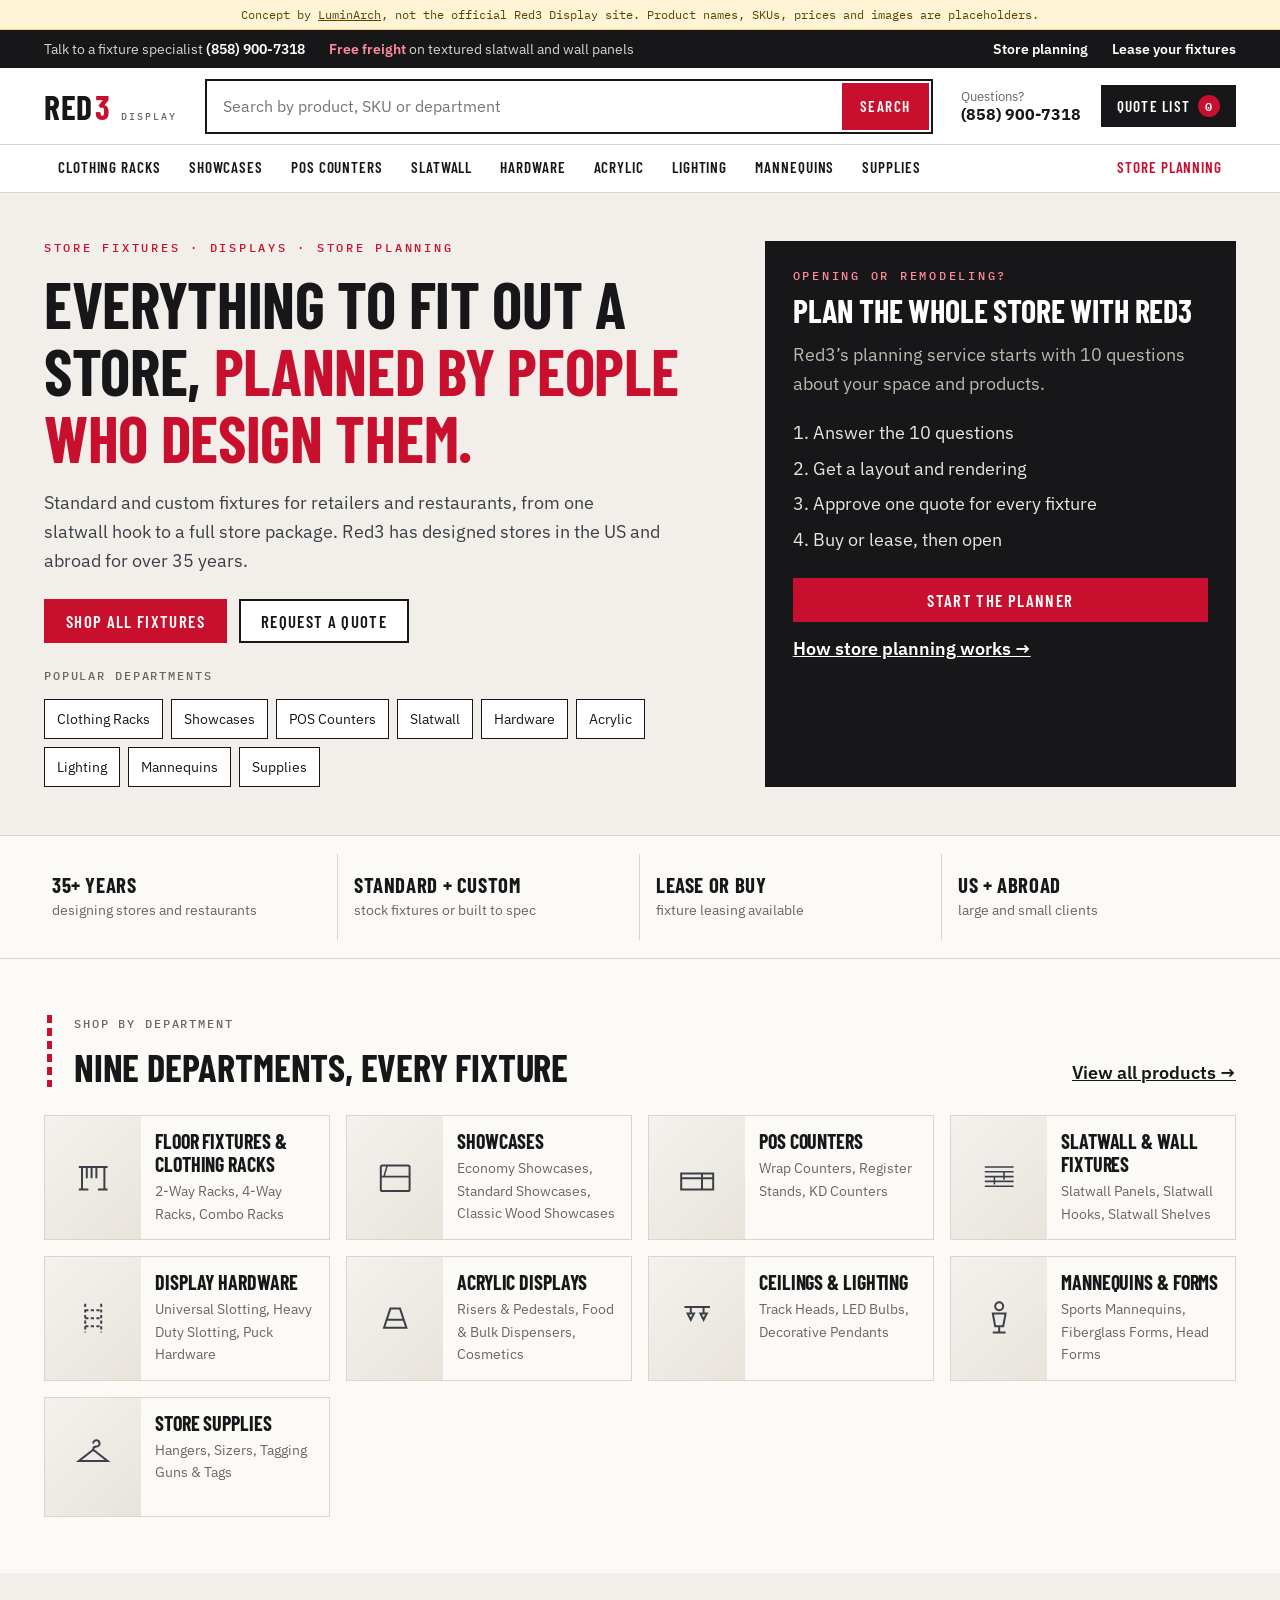
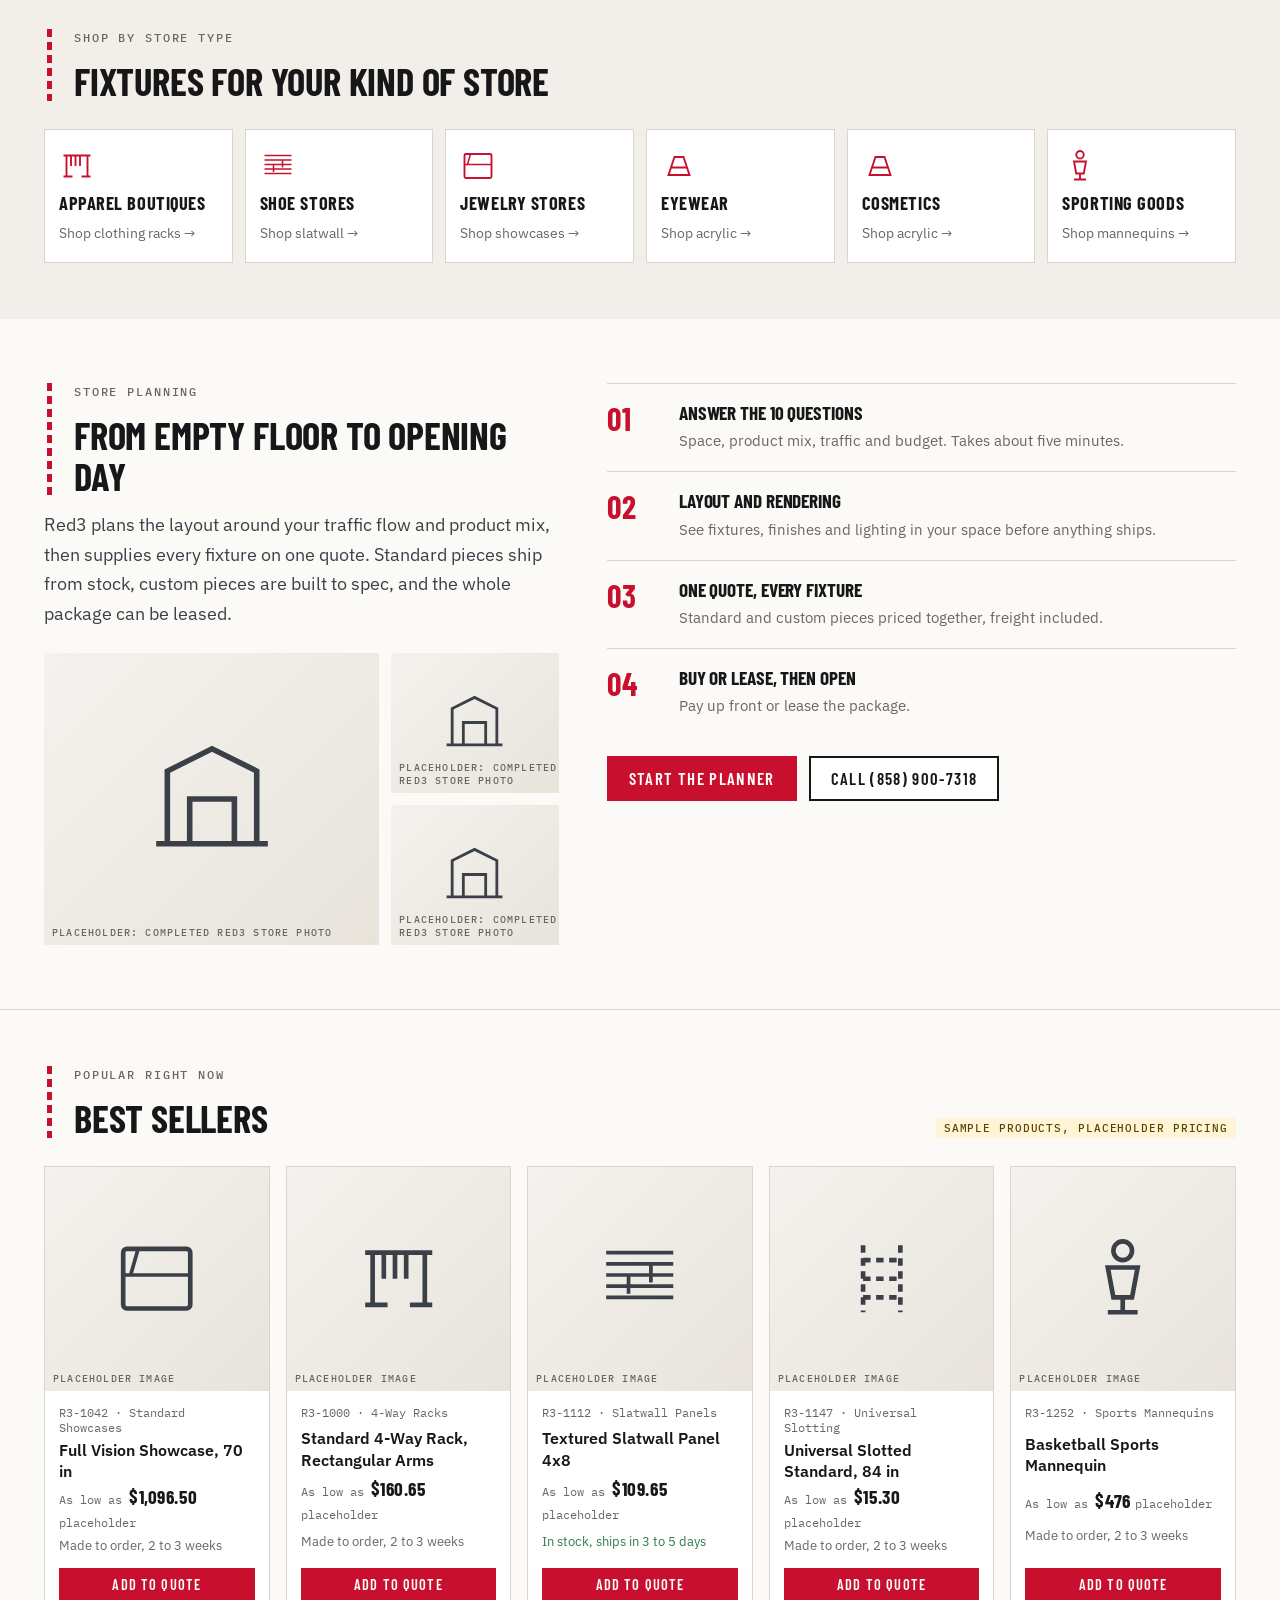
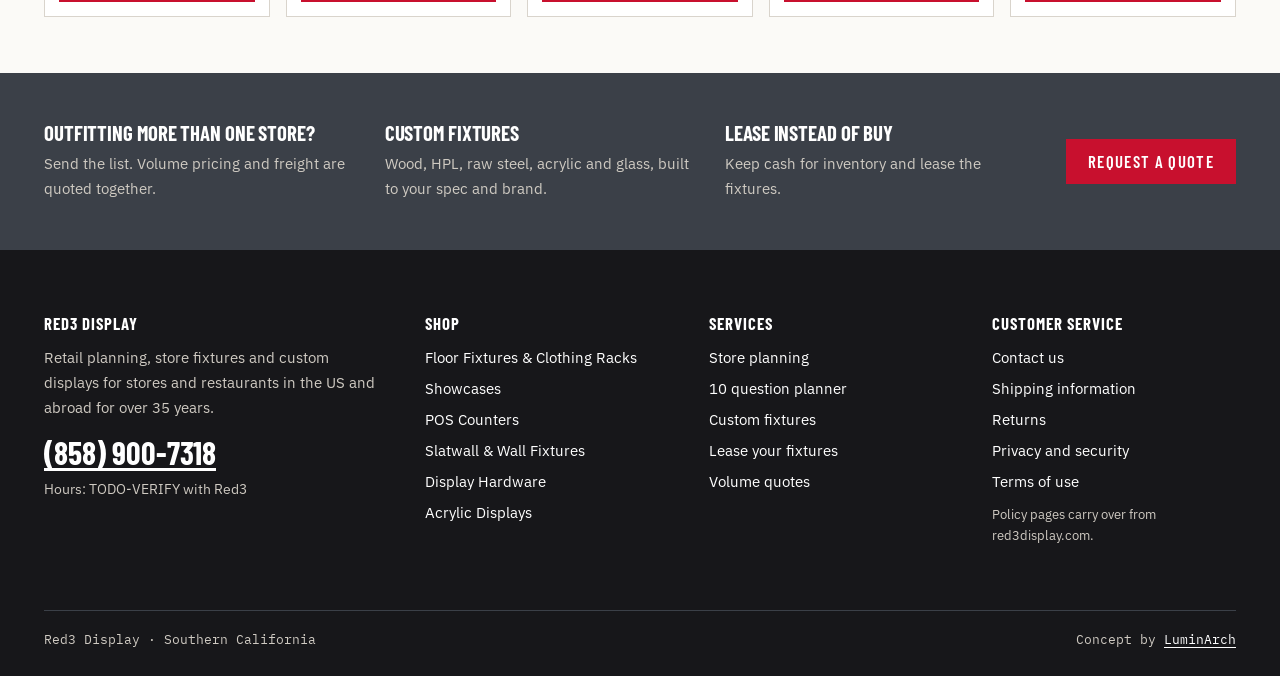
==== commit d3712201: "Rebuild RED3 as a B2B fixture supplier from market research: search first header, department mega me" ====
--- a/index.html
+++ b/index.html
@@ -1,37 +1,70 @@
 <!doctype html><html lang="en" class="no-js"><head><meta charset="utf-8"><meta name="viewport" content="width=device-width,initial-scale=1">
-<title>Retail Fixtures and Store Design | Red3 Display, Southern California</title><meta name="description" content="Store fixtures, showcases, POS counters, slatwall and lighting from Red3 Display, plus store planning for 35+ years. Call (858) 900-7318 for a quote."><link rel="canonical" href="https://daveo820.github.io/red3-display-demo/">
-<meta property="og:type" content="website"><meta property="og:title" content="Retail Fixtures and Store Design | Red3 Display, Southern California"><meta property="og:description" content="Store fixtures, showcases, POS counters, slatwall and lighting from Red3 Display, plus store planning for 35+ years. Call (858) 900-7318 for a quote."><meta property="og:url" content="https://daveo820.github.io/red3-display-demo/"><meta property="og:image" content="https://daveo820.github.io/red3-display-demo/og.png"><meta name="twitter:card" content="summary_large_image">
-<meta name="robots" content="noindex"><!-- concept demo: keep out of search so it never competes with red3display.com -->
+<title>Store Fixtures, Displays and Store Planning | Red3 Display</title><meta name="description" content="Shop store fixtures, showcases, POS counters, slatwall, mannequins and lighting from Red3 Display, with store planning for 35+ years. Call (858) 900-7318."><link rel="canonical" href="https://daveo820.github.io/red3-display-demo/">
+<meta property="og:type" content="website"><meta property="og:title" content="Store Fixtures, Displays and Store Planning | Red3 Display"><meta property="og:description" content="Shop store fixtures, showcases, POS counters, slatwall, mannequins and lighting from Red3 Display, with store planning for 35+ years. Call (858) 900-7318."><meta property="og:url" content="https://daveo820.github.io/red3-display-demo/"><meta property="og:image" content="https://daveo820.github.io/red3-display-demo/og.png"><meta name="twitter:card" content="summary_large_image">
+<meta name="robots" content="noindex"><!-- concept demo: never compete with red3display.com -->
 <link rel="preconnect" href="https://fonts.googleapis.com"><link rel="preconnect" href="https://fonts.gstatic.com" crossorigin>
-<link rel="stylesheet" href="https://fonts.googleapis.com/css2?family=Barlow+Condensed:wght@600;700&family=IBM+Plex+Mono:wght@400;500&family=IBM+Plex+Sans:wght@400;500;600&display=swap">
+<link rel="stylesheet" href="https://fonts.googleapis.com/css2?family=Barlow+Condensed:wght@600;700&family=IBM+Plex+Mono:wght@400;500&family=IBM+Plex+Sans:wght@400;600&display=swap">
 <link rel="stylesheet" href="css/design-system.css"><link rel="stylesheet" href="css/components.css"><link rel="stylesheet" href="css/pages.css">
 <link rel="icon" href="data:image/svg+xml,%3Csvg xmlns='http://www.w3.org/2000/svg' viewBox='0 0 10 10'%3E%3Crect width='10' height='10' fill='%23c8102e'/%3E%3C/svg%3E">
-<script>document.documentElement.classList.remove('no-js')</script>
-<script type="application/ld+json">{"@context": "https://schema.org", "@type": "Store", "name": "Red3 Display", "url": "https://red3display.com", "telephone": "+1-858-900-7318", "description": "Retail planning, store fixtures and custom displays for stores and restaurants in the US and abroad.", "areaServed": "US"}</script></head><body class="home">
+<script>document.documentElement.classList.remove('no-js')</script><script type="application/ld+json">{"@context": "https://schema.org", "@type": "Store", "name": "Red3 Display", "url": "https://red3display.com", "telephone": "+1-858-900-7318", "description": "Retail planning, store fixtures and custom displays for stores and restaurants in the US and abroad.", "areaServed": "US"}</script></head><body>
 <a class="skip" href="#main">Skip to content</a>
-<div class="demo-bar">Concept by <a href="https://luminarch.pro">LuminArch</a>. Not the official Red3 Display site. Product names, prices and images are placeholders.</div>
-<header class="top"><div class="wrap nav"><a class="mark" href="index.html" aria-label="Red3 Display home">RED<b>3</b><small>DISPLAY</small></a>
-<button class="menu-btn" aria-expanded="false" aria-controls="menu">Menu</button>
-<ul id="menu"><li><a href="index.html" aria-current="page">Home</a></li><li><a href="catalog.html">Shop fixtures</a></li><li><a href="product.html?id=p6">Featured</a></li><li><a href="contact.html">Plan a store</a></li></ul><a class="btn" href="tel:8589007318">(858) 900-7318</a></div></header><main id="main">
-<section class="hero"><div class="wrap hero-grid"><div class="rv">
-<p class="kicker">Retail planning &middot; Store fixtures &middot; Custom displays</p>
-<h1>Fixtures with <em>35&nbsp;years</em> of retail behind them.</h1>
-<p class="lede">Red3 Display designs stores and restaurants, then supplies what fills them: racks, showcases, counters, slatwall, lighting and custom pieces. Standard or built to spec.</p>
-<div class="cta"><a class="btn" href="catalog.html">Shop fixtures <span class="arr" aria-hidden="true">&rarr;</span></a><a class="btn btn--line" href="contact.html">Plan my store</a></div></div>
-<aside class="sheet rv" aria-label="Departments"><p class="kicker">Spec sheet / departments</p><ol id="sheet"></ol></aside></div>
-<div class="wrap"><div class="facts rv"><div><strong>35+</strong><span>years designing stores</span></div><div><strong>US + abroad</strong><span>large and small clients</span></div><div><strong>Lease</strong><span>or buy your fixtures</span></div></div></div></section>
-<section class="index"><div class="wrap"><header><div class="rail"><div><p class="idx">01 / Catalog</p><h2>Eight departments. One click each.</h2></div></div>
-<p style="max-width:44ch;color:var(--concrete);margin:0">The current site hides these behind a 300 link menu. Here they are the front door.</p></header><ul id="index"></ul></div></section>
-<section class="quote"><div class="wrap rv"><blockquote>&ldquo;We design fun, interesting and compelling stores and restaurants for customers in the US and abroad.&rdquo;</blockquote><cite>Red3 Display, from red3display.com, lightly trimmed</cite></div></section>
-<section class="process"><div class="wrap process-grid"><div class="stick"><div class="rail"><div><p class="idx" style="color:#9aa0a8">02 / Store planning</p><h2>From empty floor to opening day.</h2>
-<p style="margin-top:16px">Planning is what sets Red3 apart from a catalog. It deserves more than a footer link.</p><a class="btn" href="contact.html">Answer the 10 questions</a></div></div></div>
-<div><div class="step rv"><span class="n">1</span><div><h3>Plan</h3><p>Answer Red3&rsquo;s 10 question intake. Traffic flow, product mix and budget shape the layout.</p></div></div>
-<div class="step rv"><span class="n">2</span><div><h3>Render</h3><p>See the space with fixtures, finishes and lighting before anything ships.</p></div></div>
-<div class="step rv"><span class="n">3</span><div><h3>Build or lease</h3><p>Standard fixtures from stock, custom pieces built to spec, or lease the lot.</p></div></div>
-<div class="step rv"><span class="n">4</span><div><h3>Open</h3><p>Materials in wood, HPL, raw steel, acrylic and glass, so the store looks like yours.</p></div></div></div></div></section>
-<section class="shelf"><div class="wrap"><header class="rail"><div><p class="idx">03 / On the floor</p><h2>Popular fixtures</h2><p style="color:var(--concrete)">Sample products. Names and prices are placeholders.</p></div></header></div><div class="shelf-track" id="featured" tabindex="0" aria-label="Popular fixtures, scrolls sideways"></div></section></main><footer><div class="wrap"><p class="kicker" style="color:#ff8a9a">Close of business</p>
-<p class="foot-close">Every store starts as an empty floor. Tell us about yours.</p>
-<a class="btn" href="contact.html">Start a project <span class="arr" aria-hidden="true">&rarr;</span></a>
-<div class="foot-mark" aria-hidden="true">RED<b>3</b></div>
-<div class="foot-row"><span>Red3 Display &middot; Southern California &middot; <a href="tel:8589007318">(858) 900-7318</a></span><span>Concept by <a href="https://luminarch.pro">LuminArch</a></span></div></div></footer>
+<div class="demo-bar">Concept by <a href="https://luminarch.pro">LuminArch</a>, not the official Red3 Display site. Product names, SKUs, prices and images are placeholders.</div>
+<div class="util"><div class="wrap"><span>Talk to a fixture specialist <a href="tel:8589007318">(858) 900-7318</a></span><span class="hide-m"><b>Free freight</b> on textured slatwall and wall panels</span><span class="sep"></span><a class="hide-m" href="store-planning.html">Store planning</a><a class="hide-m" href="store-planning.html#lease">Lease your fixtures</a></div></div>
+<header class="top"><div class="wrap head"><a class="mark" href="index.html" aria-label="RED3 Display home">RED<b>3</b><small>DISPLAY</small></a>
+<form class="search" role="search" action="catalog.html"><label class="sr" for="sq">Search products</label><input id="sq" name="q" type="search" role="combobox" placeholder="Search by product, SKU or department" autocomplete="off" aria-autocomplete="list" aria-controls="suggest" aria-expanded="false"><button>Search</button><ul class="suggest" id="suggest" role="listbox" hidden></ul></form>
+<div class="head-actions"><a class="call" href="tel:8589007318"><span>Questions?</span><strong>(858) 900-7318</strong></a><a class="qbtn" href="quote.html" id="qopen">Quote list <span class="n" id="qcount">0</span></a></div>
+<button class="menu-btn" aria-expanded="false" aria-controls="deptnav" style="display:none">Departments</button></div>
+<nav class="dept" id="deptnav" aria-label="Departments"><div class="wrap"><div class="dd"><button aria-expanded="false" aria-controls="m-floor">Clothing Racks</button><div class="mega" id="m-floor" hidden><div class="wrap">
+<div><a class="all" href="catalog.html?cat=floor">All Floor Fixtures & Clothing Racks &rarr;</a><ul style="margin-top:10px"><li><a href="catalog.html?cat=floor&amp;sub=2-way-racks">2-Way Racks</a></li><li><a href="catalog.html?cat=floor&amp;sub=4-way-racks">4-Way Racks</a></li><li><a href="catalog.html?cat=floor&amp;sub=combo-racks">Combo Racks</a></li><li><a href="catalog.html?cat=floor&amp;sub=rounders">Rounders</a></li><li><a href="catalog.html?cat=floor&amp;sub=raw-steel-racks">Raw Steel Racks</a></li><li><a href="catalog.html?cat=floor&amp;sub=custom-racks">Custom Racks</a></li></ul></div>
+<div><p class="idx">Need it built to spec?</p><p style="font-size:.95rem">Most departments can be made custom in wood, HPL, raw steel, acrylic or glass.</p><a class="btn btn--line btn--sm" href="quote.html">Request a custom quote</a></div>
+<div class="promo"><p class="idx">Store planning</p><strong style="font:700 1.3rem var(--f-display);text-transform:uppercase">Planning a whole store?</strong><p style="font-size:.92rem;margin:0">Answer 10 questions and Red3 plans the layout and fixture list.</p><a href="store-planning.html" style="font-weight:600">Start planning &rarr;</a></div></div></div></div><div class="dd"><button aria-expanded="false" aria-controls="m-showcases">Showcases</button><div class="mega" id="m-showcases" hidden><div class="wrap">
+<div><a class="all" href="catalog.html?cat=showcases">All Showcases &rarr;</a><ul style="margin-top:10px"><li><a href="catalog.html?cat=showcases&amp;sub=economy-showcases">Economy Showcases</a></li><li><a href="catalog.html?cat=showcases&amp;sub=standard-showcases">Standard Showcases</a></li><li><a href="catalog.html?cat=showcases&amp;sub=classic-wood-showcases">Classic Wood Showcases</a></li><li><a href="catalog.html?cat=showcases&amp;sub=euro-tower-showcases">Euro Tower Showcases</a></li><li><a href="catalog.html?cat=showcases&amp;sub=custom-showcases">Custom Showcases</a></li></ul></div>
+<div><p class="idx">Need it built to spec?</p><p style="font-size:.95rem">Most departments can be made custom in wood, HPL, raw steel, acrylic or glass.</p><a class="btn btn--line btn--sm" href="quote.html">Request a custom quote</a></div>
+<div class="promo"><p class="idx">Store planning</p><strong style="font:700 1.3rem var(--f-display);text-transform:uppercase">Planning a whole store?</strong><p style="font-size:.92rem;margin:0">Answer 10 questions and Red3 plans the layout and fixture list.</p><a href="store-planning.html" style="font-weight:600">Start planning &rarr;</a></div></div></div></div><div class="dd"><button aria-expanded="false" aria-controls="m-counters">POS Counters</button><div class="mega" id="m-counters" hidden><div class="wrap">
+<div><a class="all" href="catalog.html?cat=counters">All POS Counters &rarr;</a><ul style="margin-top:10px"><li><a href="catalog.html?cat=counters&amp;sub=wrap-counters">Wrap Counters</a></li><li><a href="catalog.html?cat=counters&amp;sub=register-stands">Register Stands</a></li><li><a href="catalog.html?cat=counters&amp;sub=kd-counters">KD Counters</a></li><li><a href="catalog.html?cat=counters&amp;sub=counter-kiosks">Counter Kiosks</a></li><li><a href="catalog.html?cat=counters&amp;sub=reception-counters">Reception Counters</a></li></ul></div>
+<div><p class="idx">Need it built to spec?</p><p style="font-size:.95rem">Most departments can be made custom in wood, HPL, raw steel, acrylic or glass.</p><a class="btn btn--line btn--sm" href="quote.html">Request a custom quote</a></div>
+<div class="promo"><p class="idx">Store planning</p><strong style="font:700 1.3rem var(--f-display);text-transform:uppercase">Planning a whole store?</strong><p style="font-size:.92rem;margin:0">Answer 10 questions and Red3 plans the layout and fixture list.</p><a href="store-planning.html" style="font-weight:600">Start planning &rarr;</a></div></div></div></div><div class="dd"><button aria-expanded="false" aria-controls="m-wall">Slatwall</button><div class="mega" id="m-wall" hidden><div class="wrap">
+<div><a class="all" href="catalog.html?cat=wall">All Slatwall & Wall Fixtures &rarr;</a><ul style="margin-top:10px"><li><a href="catalog.html?cat=wall&amp;sub=slatwall-panels">Slatwall Panels</a></li><li><a href="catalog.html?cat=wall&amp;sub=slatwall-hooks">Slatwall Hooks</a></li><li><a href="catalog.html?cat=wall&amp;sub=slatwall-shelves">Slatwall Shelves</a></li><li><a href="catalog.html?cat=wall&amp;sub=faceouts-hangbars">Faceouts & Hangbars</a></li></ul></div>
+<div><p class="idx">Need it built to spec?</p><p style="font-size:.95rem">Most departments can be made custom in wood, HPL, raw steel, acrylic or glass.</p><a class="btn btn--line btn--sm" href="quote.html">Request a custom quote</a></div>
+<div class="promo"><p class="idx">Store planning</p><strong style="font:700 1.3rem var(--f-display);text-transform:uppercase">Planning a whole store?</strong><p style="font-size:.92rem;margin:0">Answer 10 questions and Red3 plans the layout and fixture list.</p><a href="store-planning.html" style="font-weight:600">Start planning &rarr;</a></div></div></div></div><div class="dd"><button aria-expanded="false" aria-controls="m-hardware">Hardware</button><div class="mega" id="m-hardware" hidden><div class="wrap">
+<div><a class="all" href="catalog.html?cat=hardware">All Display Hardware &rarr;</a><ul style="margin-top:10px"><li><a href="catalog.html?cat=hardware&amp;sub=universal-slotting">Universal Slotting</a></li><li><a href="catalog.html?cat=hardware&amp;sub=heavy-duty-slotting">Heavy Duty Slotting</a></li><li><a href="catalog.html?cat=hardware&amp;sub=puck-hardware">Puck Hardware</a></li><li><a href="catalog.html?cat=hardware&amp;sub=rectangular-tubing">Rectangular Tubing</a></li><li><a href="catalog.html?cat=hardware&amp;sub=round-tubing">Round Tubing</a></li></ul></div>
+<div><p class="idx">Need it built to spec?</p><p style="font-size:.95rem">Most departments can be made custom in wood, HPL, raw steel, acrylic or glass.</p><a class="btn btn--line btn--sm" href="quote.html">Request a custom quote</a></div>
+<div class="promo"><p class="idx">Store planning</p><strong style="font:700 1.3rem var(--f-display);text-transform:uppercase">Planning a whole store?</strong><p style="font-size:.92rem;margin:0">Answer 10 questions and Red3 plans the layout and fixture list.</p><a href="store-planning.html" style="font-weight:600">Start planning &rarr;</a></div></div></div></div><div class="dd"><button aria-expanded="false" aria-controls="m-acrylic">Acrylic</button><div class="mega" id="m-acrylic" hidden><div class="wrap">
+<div><a class="all" href="catalog.html?cat=acrylic">All Acrylic Displays &rarr;</a><ul style="margin-top:10px"><li><a href="catalog.html?cat=acrylic&amp;sub=risers-pedestals">Risers & Pedestals</a></li><li><a href="catalog.html?cat=acrylic&amp;sub=food-bulk-dispensers">Food & Bulk Dispensers</a></li><li><a href="catalog.html?cat=acrylic&amp;sub=cosmetics">Cosmetics</a></li><li><a href="catalog.html?cat=acrylic&amp;sub=eyewear-displays">Eyewear Displays</a></li><li><a href="catalog.html?cat=acrylic&amp;sub=sign-displays">Sign Displays</a></li></ul></div>
+<div><p class="idx">Need it built to spec?</p><p style="font-size:.95rem">Most departments can be made custom in wood, HPL, raw steel, acrylic or glass.</p><a class="btn btn--line btn--sm" href="quote.html">Request a custom quote</a></div>
+<div class="promo"><p class="idx">Store planning</p><strong style="font:700 1.3rem var(--f-display);text-transform:uppercase">Planning a whole store?</strong><p style="font-size:.92rem;margin:0">Answer 10 questions and Red3 plans the layout and fixture list.</p><a href="store-planning.html" style="font-weight:600">Start planning &rarr;</a></div></div></div></div><div class="dd"><button aria-expanded="false" aria-controls="m-lighting">Lighting</button><div class="mega" id="m-lighting" hidden><div class="wrap">
+<div><a class="all" href="catalog.html?cat=lighting">All Ceilings & Lighting &rarr;</a><ul style="margin-top:10px"><li><a href="catalog.html?cat=lighting&amp;sub=track-heads">Track Heads</a></li><li><a href="catalog.html?cat=lighting&amp;sub=led-bulbs">LED Bulbs</a></li><li><a href="catalog.html?cat=lighting&amp;sub=decorative-pendants">Decorative Pendants</a></li><li><a href="catalog.html?cat=lighting&amp;sub=dressing-room-lights">Dressing Room Lights</a></li></ul></div>
+<div><p class="idx">Need it built to spec?</p><p style="font-size:.95rem">Most departments can be made custom in wood, HPL, raw steel, acrylic or glass.</p><a class="btn btn--line btn--sm" href="quote.html">Request a custom quote</a></div>
+<div class="promo"><p class="idx">Store planning</p><strong style="font:700 1.3rem var(--f-display);text-transform:uppercase">Planning a whole store?</strong><p style="font-size:.92rem;margin:0">Answer 10 questions and Red3 plans the layout and fixture list.</p><a href="store-planning.html" style="font-weight:600">Start planning &rarr;</a></div></div></div></div><div class="dd"><button aria-expanded="false" aria-controls="m-mannequins">Mannequins</button><div class="mega" id="m-mannequins" hidden><div class="wrap">
+<div><a class="all" href="catalog.html?cat=mannequins">All Mannequins & Forms &rarr;</a><ul style="margin-top:10px"><li><a href="catalog.html?cat=mannequins&amp;sub=sports-mannequins">Sports Mannequins</a></li><li><a href="catalog.html?cat=mannequins&amp;sub=fiberglass-forms">Fiberglass Forms</a></li><li><a href="catalog.html?cat=mannequins&amp;sub=head-forms">Head Forms</a></li><li><a href="catalog.html?cat=mannequins&amp;sub=body-parts">Body Parts</a></li><li><a href="catalog.html?cat=mannequins&amp;sub=kids-forms">Kids Forms</a></li></ul></div>
+<div><p class="idx">Need it built to spec?</p><p style="font-size:.95rem">Most departments can be made custom in wood, HPL, raw steel, acrylic or glass.</p><a class="btn btn--line btn--sm" href="quote.html">Request a custom quote</a></div>
+<div class="promo"><p class="idx">Store planning</p><strong style="font:700 1.3rem var(--f-display);text-transform:uppercase">Planning a whole store?</strong><p style="font-size:.92rem;margin:0">Answer 10 questions and Red3 plans the layout and fixture list.</p><a href="store-planning.html" style="font-weight:600">Start planning &rarr;</a></div></div></div></div><div class="dd"><button aria-expanded="false" aria-controls="m-supplies">Supplies</button><div class="mega" id="m-supplies" hidden><div class="wrap">
+<div><a class="all" href="catalog.html?cat=supplies">All Store Supplies &rarr;</a><ul style="margin-top:10px"><li><a href="catalog.html?cat=supplies&amp;sub=hangers">Hangers</a></li><li><a href="catalog.html?cat=supplies&amp;sub=sizers">Sizers</a></li><li><a href="catalog.html?cat=supplies&amp;sub=tagging-guns-tags">Tagging Guns & Tags</a></li><li><a href="catalog.html?cat=supplies&amp;sub=price-tags">Price Tags</a></li></ul></div>
+<div><p class="idx">Need it built to spec?</p><p style="font-size:.95rem">Most departments can be made custom in wood, HPL, raw steel, acrylic or glass.</p><a class="btn btn--line btn--sm" href="quote.html">Request a custom quote</a></div>
+<div class="promo"><p class="idx">Store planning</p><strong style="font:700 1.3rem var(--f-display);text-transform:uppercase">Planning a whole store?</strong><p style="font-size:.92rem;margin:0">Answer 10 questions and Red3 plans the layout and fixture list.</p><a href="store-planning.html" style="font-weight:600">Start planning &rarr;</a></div></div></div></div><a class="plan" href="store-planning.html">Store planning</a></div></nav></header><main id="main">
+<section class="hero"><div class="wrap"><div><p class="kicker">Store fixtures &middot; Displays &middot; Store planning</p>
+<h1>Everything to fit out a store, <em>planned by people who design them.</em></h1>
+<p class="lede">Standard and custom fixtures for retailers and restaurants, from one slatwall hook to a full store package. Red3 has designed stores in the US and abroad for over 35 years.</p>
+<div style="display:flex;gap:12px;flex-wrap:wrap"><a class="btn" href="catalog.html">Shop all fixtures</a><a class="btn btn--line" href="quote.html">Request a quote</a></div>
+<p class="idx" style="margin-top:24px">Popular departments</p><div class="pop"><a href="catalog.html?cat=floor">Clothing Racks</a><a href="catalog.html?cat=showcases">Showcases</a><a href="catalog.html?cat=counters">POS Counters</a><a href="catalog.html?cat=wall">Slatwall</a><a href="catalog.html?cat=hardware">Hardware</a><a href="catalog.html?cat=acrylic">Acrylic</a><a href="catalog.html?cat=lighting">Lighting</a><a href="catalog.html?cat=mannequins">Mannequins</a><a href="catalog.html?cat=supplies">Supplies</a></div></div>
+<aside class="plan-card"><p class="kicker" style="color:#ff8a9a">Opening or remodeling?</p><h2>Plan the whole store with Red3</h2><p>Red3&rsquo;s planning service starts with 10 questions about your space and products.</p>
+<ol><li>Answer the 10 questions</li><li>Get a layout and rendering</li><li>Approve one quote for every fixture</li><li>Buy or lease, then open</li></ol><a class="btn" href="store-planning.html#planner">Start the planner</a><a href="store-planning.html" style="color:#fff;font-weight:600">How store planning works &rarr;</a></aside></div></section>
+<section class="trust"><div class="wrap"><div><strong>35+ years</strong><span>designing stores and restaurants</span></div><div><strong>Standard + custom</strong><span>stock fixtures or built to spec</span></div><div><strong>Lease or buy</strong><span>fixture leasing available</span></div><div><strong>US + abroad</strong><span>large and small clients</span></div></div></section>
+<section class="depts"><div class="wrap"><div class="sec-head"><div class="rail"><div><p class="idx">Shop by department</p><h2>Nine departments, every fixture</h2></div></div><a href="catalog.html">View all products &rarr;</a></div>
+<div class="dgrid"><a class="dcard rv" href="catalog.html?cat=floor"><div class="ph-img"><svg viewBox="0 0 48 48" aria-hidden="true"><path d="M6 10h36M10 10v28M38 10v28M6 38h12M30 38h12M16 10v14M22 10v14M28 10v14" stroke="currentColor" stroke-width="2.5" fill="none"/></svg></div><div class="t"><h3>Floor Fixtures & Clothing Racks</h3><p>2-Way Racks, 4-Way Racks, Combo Racks</p></div></a><a class="dcard rv" href="catalog.html?cat=showcases"><div class="ph-img"><svg viewBox="0 0 48 48" aria-hidden="true"><rect x="6" y="8" width="36" height="32" rx="2" stroke="currentColor" stroke-width="2.5" fill="none"/><path d="M6 22h36M14 8l-4 14" stroke="currentColor" stroke-width="2" fill="none"/></svg></div><div class="t"><h3>Showcases</h3><p>Economy Showcases, Standard Showcases, Classic Wood Showcases</p></div></a><a class="dcard rv" href="catalog.html?cat=counters"><div class="ph-img"><svg viewBox="0 0 48 48" aria-hidden="true"><path d="M4 18h40v20H4zM4 24h40M30 18v20" stroke="currentColor" stroke-width="2.5" fill="none"/></svg></div><div class="t"><h3>POS Counters</h3><p>Wrap Counters, Register Stands, KD Counters</p></div></a><a class="dcard rv" href="catalog.html?cat=wall"><div class="ph-img"><svg viewBox="0 0 48 48" aria-hidden="true"><path d="M6 10h36M6 16h36M6 22h36M6 28h36M6 34h36M18 22v10M30 16v10" stroke="currentColor" stroke-width="2" fill="none"/></svg></div><div class="t"><h3>Slatwall & Wall Fixtures</h3><p>Slatwall Panels, Slatwall Hooks, Slatwall Shelves</p></div></a><a class="dcard rv" href="catalog.html?cat=hardware"><div class="ph-img"><svg viewBox="0 0 48 48" aria-hidden="true"><path d="M14 6v36M34 6v36M14 14h20M14 24h20M14 34h20" stroke="currentColor" stroke-width="2.5" fill="none" stroke-dasharray="4 3"/></svg></div><div class="t"><h3>Display Hardware</h3><p>Universal Slotting, Heavy Duty Slotting, Puck Hardware</p></div></a><a class="dcard rv" href="catalog.html?cat=acrylic"><div class="ph-img"><svg viewBox="0 0 48 48" aria-hidden="true"><path d="M10 36l8-24h12l8 24zM14 26h20" stroke="currentColor" stroke-width="2.5" fill="none"/></svg></div><div class="t"><h3>Acrylic Displays</h3><p>Risers & Pedestals, Food & Bulk Dispensers, Cosmetics</p></div></a><a class="dcard rv" href="catalog.html?cat=lighting"><div class="ph-img"><svg viewBox="0 0 48 48" aria-hidden="true"><path d="M8 10h32M16 10v8M32 10v8M12 18h8l-4 8zM28 18h8l-4 8z" stroke="currentColor" stroke-width="2.5" fill="none"/></svg></div><div class="t"><h3>Ceilings & Lighting</h3><p>Track Heads, LED Bulbs, Decorative Pendants</p></div></a><a class="dcard rv" href="catalog.html?cat=mannequins"><div class="ph-img"><svg viewBox="0 0 48 48" aria-hidden="true"><circle cx="24" cy="9" r="5" stroke="currentColor" stroke-width="2.5" fill="none"/><path d="M16 18h16l-3 16h-10zM24 34v8M16 42h16" stroke="currentColor" stroke-width="2.5" fill="none"/></svg></div><div class="t"><h3>Mannequins & Forms</h3><p>Sports Mannequins, Fiberglass Forms, Head Forms</p></div></a><a class="dcard rv" href="catalog.html?cat=supplies"><div class="ph-img"><svg viewBox="0 0 48 48" aria-hidden="true"><path d="M24 8a4 4 0 1 1 4 4c-2 0-4 1-4 4L6 30h36L24 16" stroke="currentColor" stroke-width="2.5" fill="none"/></svg></div><div class="t"><h3>Store Supplies</h3><p>Hangers, Sizers, Tagging Guns & Tags</p></div></a></div></div></section>
+<section class="types"><div class="wrap"><div class="sec-head"><div class="rail"><div><p class="idx">Shop by store type</p><h2>Fixtures for your kind of store</h2></div></div></div><div class="tgrid" id="tgrid"></div></div></section>
+<section class="planning"><div class="wrap pgrid"><div><div class="rail"><div><p class="idx">Store planning</p><h2>From empty floor to opening day</h2></div></div>
+<p style="margin-top:14px;color:var(--steel)">Red3 plans the layout around your traffic flow and product mix, then supplies every fixture on one quote. Standard pieces ship from stock, custom pieces are built to spec, and the whole package can be leased.</p>
+<div class="gallery-ph"><div class="ph-img"><svg viewBox="0 0 48 48" aria-hidden="true"><path d="M4 40h40M8 40V14l16-8 16 8v26M16 40V24h16v16" stroke="currentColor" stroke-width="2" fill="none"/></svg><span class="ph-label">Placeholder: completed Red3 store photo</span></div><div class="ph-img"><svg viewBox="0 0 48 48" aria-hidden="true"><path d="M4 40h40M8 40V14l16-8 16 8v26M16 40V24h16v16" stroke="currentColor" stroke-width="2" fill="none"/></svg><span class="ph-label">Placeholder: completed Red3 store photo</span></div><div class="ph-img"><svg viewBox="0 0 48 48" aria-hidden="true"><path d="M4 40h40M8 40V14l16-8 16 8v26M16 40V24h16v16" stroke="currentColor" stroke-width="2" fill="none"/></svg><span class="ph-label">Placeholder: completed Red3 store photo</span></div></div></div>
+<div><ol class="steps"><li><div><h3>Answer the 10 questions</h3><p>Space, product mix, traffic and budget. Takes about five minutes.</p></div></li><li><div><h3>Layout and rendering</h3><p>See fixtures, finishes and lighting in your space before anything ships.</p></div></li><li><div><h3>One quote, every fixture</h3><p>Standard and custom pieces priced together, freight included.</p></div></li><li><div><h3>Buy or lease, then open</h3><p>Pay up front or lease the package.</p></div></li></ol>
+<div style="display:flex;gap:12px;flex-wrap:wrap;margin-top:20px"><a class="btn" href="store-planning.html#planner">Start the planner</a><a class="btn btn--line" href="tel:8589007318">Call (858) 900-7318</a></div></div></div></section>
+<section class="featured"><div class="wrap"><div class="sec-head"><div class="rail"><div><p class="idx">Popular right now</p><h2>Best sellers</h2></div></div><span class="ph-note">Sample products, placeholder pricing</span></div><div class="tiles" id="featured"></div></div></section>
+<section class="b2b"><div class="wrap"><div><h3>Outfitting more than one store?</h3><p>Send the list. Volume pricing and freight are quoted together.</p></div><div><h3>Custom fixtures</h3><p>Wood, HPL, raw steel, acrylic and glass, built to your spec and brand.</p></div><div><h3>Lease instead of buy</h3><p>Keep cash for inventory and lease the fixtures.</p></div><a class="btn" href="quote.html">Request a quote</a></div></section></main><footer><div class="wrap"><div class="foot-grid">
+<div><h3>Red3 Display</h3><p>Retail planning, store fixtures and custom displays for stores and restaurants in the US and abroad for over 35 years.</p><a class="foot-phone" href="tel:8589007318">(858) 900-7318</a><p style="font-size:.85rem">Hours: TODO-VERIFY with Red3</p></div>
+<div><h3>Shop</h3><ul><li><a href="catalog.html?cat=floor">Floor Fixtures & Clothing Racks</a></li><li><a href="catalog.html?cat=showcases">Showcases</a></li><li><a href="catalog.html?cat=counters">POS Counters</a></li><li><a href="catalog.html?cat=wall">Slatwall & Wall Fixtures</a></li><li><a href="catalog.html?cat=hardware">Display Hardware</a></li><li><a href="catalog.html?cat=acrylic">Acrylic Displays</a></li></ul></div>
+<div><h3>Services</h3><ul><li><a href="store-planning.html">Store planning</a></li><li><a href="store-planning.html#planner">10 question planner</a></li><li><a href="quote.html">Custom fixtures</a></li><li><a href="store-planning.html#lease">Lease your fixtures</a></li><li><a href="quote.html">Volume quotes</a></li></ul></div>
+<div><h3>Customer service</h3><ul><li><a href="quote.html">Contact us</a></li><li><a href="#" aria-disabled="true">Shipping information</a></li><li><a href="#" aria-disabled="true">Returns</a></li><li><a href="#" aria-disabled="true">Privacy and security</a></li><li><a href="#" aria-disabled="true">Terms of use</a></li></ul><p style="font-size:.8rem;margin-top:10px">Policy pages carry over from red3display.com.</p></div></div>
+<div class="foot-row"><span>Red3 Display &middot; Southern California</span><span>Concept by <a href="https://luminarch.pro">LuminArch</a></span></div></div></footer>
+<div class="scrim" id="scrim" hidden></div><aside class="drawer" id="drawer" aria-label="Quote list" aria-hidden="true"><header><strong style="font:700 1.4rem var(--f-display);text-transform:uppercase">Quote list</strong><button class="btn btn--line btn--sm" id="qclose">Close</button></header><div class="items" id="ditems"></div><footer><a class="btn" href="quote.html">Request quote</a><p style="font-size:.85rem;margin:0;color:var(--concrete)">A specialist prices the list, freight included, and replies. Demo: nothing is sent.</p></footer></aside>
+<div class="toast" id="toast" role="status" hidden></div>
 <script src="js/data.js"></script><script src="js/main.js"></script></body></html>
--- a/css/design-system.css
+++ b/css/design-system.css
@@ -20,7 +20,7 @@
 body{margin:0;background:var(--paper);color:var(--ink);font:400 17px/1.65 var(--f-body)}
 @media(min-width:900px){body{font-size:18px}}
 h1,h2,h3{font-family:var(--f-display);font-weight:700;line-height:1.05;letter-spacing:-.005em;margin:0;text-transform:uppercase}
-h1{font-size:clamp(3rem,9vw,7.5rem)}h2{font-size:clamp(2.1rem,4.5vw,3.6rem)}h3{font-size:1.5rem;line-height:1.15}
+h1{font-size:clamp(2.4rem,5vw,4rem)}h2{font-size:clamp(1.8rem,3vw,2.6rem)}h3{font-size:1.5rem;line-height:1.15}
 p{margin:0 0 var(--s2);max-width:68ch}
 a{color:inherit}
 img,svg{max-width:100%;display:block}
@@ -29,3 +29,4 @@
 .kicker{font:500 .78rem/1 var(--f-mono);letter-spacing:.22em;text-transform:uppercase;color:var(--red)}
 .mono{font-family:var(--f-mono)}
 .sr{position:absolute;width:1px;height:1px;overflow:hidden;clip:rect(0 0 0 0)}
+html,body{overflow-x:clip}
--- a/css/components.css
+++ b/css/components.css
@@ -1,53 +1,101 @@
-.skip{position:absolute;left:-999px;top:0;background:var(--ink);color:#fff;padding:var(--s1) var(--s2);z-index:20}.skip:focus{left:var(--s2)}
-.demo-bar{background:var(--ink);color:#cfcac2;font:400 .78rem/1.4 var(--f-mono);text-align:center;padding:6px var(--s2)}.demo-bar a{color:#fff}
-/* nav */
-.top{position:sticky;top:0;z-index:10;background:color-mix(in srgb,var(--paper) 92%,transparent);backdrop-filter:blur(8px);border-bottom:1px solid var(--line);transition:box-shadow .3s var(--ease)}
-.top.scrolled{box-shadow:0 1px 0 var(--line),0 8px 24px #0000000d}
-.nav{display:flex;align-items:center;gap:var(--s4);height:72px}
-.mark{display:flex;align-items:baseline;gap:2px;text-decoration:none;font:700 2rem/1 var(--f-display);letter-spacing:.02em}.mark b{color:var(--red)}
+.skip{position:absolute;left:-999px;top:0;background:var(--ink);color:#fff;padding:8px 16px;z-index:50}.skip:focus{left:16px}
+.demo-bar{background:#fff4d6;color:#5a4500;font:400 .78rem/1.4 var(--f-mono);text-align:center;padding:6px 16px;border-bottom:1px solid #f0d27a}.demo-bar a{color:inherit}
+/* utility bar */
+.util{background:var(--ink);color:#d9d4cc;font-size:.85rem}
+.util .wrap{display:flex;gap:24px;align-items:center;min-height:38px;flex-wrap:wrap}
+.util a{color:#fff;text-decoration:none;font-weight:600}.util .sep{flex:1}
+.util span b{color:#ff8a9a;font-weight:600}
+/* header */
+.top{position:sticky;top:0;z-index:30;background:#fff;border-bottom:1px solid var(--line)}
+.top.scrolled{box-shadow:0 6px 18px #0000000f}
+.head{display:grid;grid-template-columns:auto 1fr auto;gap:28px;align-items:center;height:76px}
+.mark{display:flex;align-items:baseline;gap:2px;text-decoration:none;font:700 2.1rem/1 var(--f-display);letter-spacing:.02em}.mark b{color:var(--red)}
 .mark small{font:500 .62rem/1 var(--f-mono);letter-spacing:.2em;color:var(--concrete);margin-left:8px}
-.nav ul{display:flex;gap:var(--s4);list-style:none;margin:0 0 0 auto;padding:0}
-.nav ul a{text-decoration:none;font-weight:500;font-size:.95rem;position:relative;padding:6px 0}
-.nav ul a::after{content:"";position:absolute;left:0;right:100%;bottom:0;height:2px;background:var(--red);transition:right .25s var(--ease)}
-.nav ul a:hover::after,.nav ul a[aria-current]::after{right:0}
-.menu-btn{display:none;margin-left:auto;background:none;border:1px solid var(--ink);font:500 .85rem var(--f-mono);letter-spacing:.12em;padding:10px 14px;text-transform:uppercase;cursor:pointer;color:var(--ink)}
-/* buttons: square, notched corner */
-.btn{--bg:var(--red);display:inline-flex;align-items:center;gap:10px;background:var(--bg);color:#fff;border:0;padding:15px 22px;font:600 1.05rem/1 var(--f-display);letter-spacing:.08em;text-transform:uppercase;text-decoration:none;cursor:pointer;clip-path:polygon(0 0,100% 0,100% calc(100% - 10px),calc(100% - 10px) 100%,0 100%);transition:background .2s var(--ease),transform .2s var(--ease)}
-.btn:hover{background:var(--red-deep);transform:translateY(-1px)}
-.btn .arr{transition:transform .2s var(--ease)}.btn:hover .arr{transform:translateX(4px)}
-.btn--line{background:transparent;color:inherit;box-shadow:inset 0 0 0 2px currentColor;clip-path:none}.btn--line:hover{background:transparent;color:var(--red)}
-/* signature: slotted standard rail */
-.rail{display:grid;grid-template-columns:14px 1fr;gap:var(--s3);align-items:start}
-.rail::before{content:"";align-self:stretch;min-height:64px;background:repeating-linear-gradient(to bottom,var(--red) 0 10px,transparent 10px 16px);width:6px;margin-left:4px}
-.idx{font:500 .8rem var(--f-mono);color:var(--concrete);letter-spacing:.15em}
+.search{position:relative;min-width:0}
+.search input{width:100%;font:inherit;font-size:1rem;border:2px solid var(--ink);padding:12px 120px 12px 16px;border-radius:0;background:#fff}
+.search input:focus{outline:0;border-color:var(--red)}
+.search button{position:absolute;right:4px;top:4px;bottom:4px;border:0;background:var(--red);color:#fff;font:600 .95rem var(--f-display);letter-spacing:.1em;text-transform:uppercase;padding:0 18px;cursor:pointer}
+.suggest{position:absolute;left:0;right:0;top:100%;background:#fff;border:2px solid var(--ink);border-top:0;list-style:none;margin:0;padding:6px 0;z-index:40;max-height:360px;overflow:auto}
+.suggest[hidden]{display:none}
+.suggest a{display:flex;justify-content:space-between;gap:12px;padding:9px 16px;text-decoration:none;font-size:.95rem}.suggest a:hover,.suggest a.on{background:var(--floor)}
+.suggest small{font:400 .75rem var(--f-mono);color:var(--concrete)}
+.head-actions{display:flex;gap:20px;align-items:center}
+.head-actions a{text-decoration:none;display:grid;line-height:1.2;font-size:.82rem;color:var(--concrete)}
+.head-actions a strong{font-size:1rem;color:var(--ink)}
+.qbtn{position:relative;display:flex!important;align-items:center;gap:8px;background:var(--ink);color:#fff!important;padding:10px 16px;font:600 .95rem var(--f-display)!important;letter-spacing:.08em;text-transform:uppercase}
+.qbtn .n{background:var(--red);min-width:22px;height:22px;border-radius:11px;display:grid;place-items:center;font:600 .78rem var(--f-mono)}
+/* department nav with mega menu */
+.dept{background:#fff;border-top:1px solid var(--line)}
+.dept>.wrap{display:flex;align-items:stretch;gap:0;overflow-x:auto;scrollbar-width:none}
+.dept .dd{position:static}
+.dept .dd>button,.dept>.wrap>a{background:none;border:0;font:600 .95rem var(--f-display);letter-spacing:.06em;text-transform:uppercase;padding:13px 14px;cursor:pointer;white-space:nowrap;color:var(--ink);text-decoration:none;border-bottom:3px solid transparent}
+.dept .dd>button:hover,.dept .dd>button[aria-expanded=true]{border-bottom-color:var(--red)}
+.dept>.wrap>a.plan{margin-left:auto;color:var(--red)}
+.mega{position:absolute;left:0;right:0;top:100%;background:#fff;border-top:1px solid var(--line);border-bottom:3px solid var(--ink);box-shadow:0 18px 30px #0000001a;padding:28px 0}
+.mega[hidden]{display:none}
+.mega .wrap{display:grid;grid-template-columns:1fr 1fr 1.1fr;gap:32px}
+.mega ul{list-style:none;margin:0;padding:0;columns:2}.mega li a{display:block;padding:6px 0;text-decoration:none}.mega li a:hover{color:var(--red);text-decoration:underline}
+.mega .all{font:600 1rem var(--f-display);letter-spacing:.06em;text-transform:uppercase;color:var(--red)}
+.mega .promo{background:var(--floor);padding:20px;display:grid;gap:8px;align-content:start}
+.menu-btn{display:none;background:none;border:2px solid var(--ink);font:600 .85rem var(--f-display);letter-spacing:.1em;padding:9px 12px;text-transform:uppercase;cursor:pointer}
+/* buttons */
+.btn{--bg:var(--red);display:inline-flex;align-items:center;justify-content:center;gap:10px;background:var(--bg);color:#fff;border:0;padding:14px 22px;font:600 1.05rem/1 var(--f-display);letter-spacing:.08em;text-transform:uppercase;text-decoration:none;cursor:pointer;transition:background .2s var(--ease)}
+.btn:hover{background:var(--red-deep)}
+.btn--dark{background:var(--ink)}.btn--dark:hover{background:var(--steel)}
+.btn--line{background:#fff;color:var(--ink);box-shadow:inset 0 0 0 2px var(--ink)}.btn--line:hover{background:var(--floor)}
+.btn--sm{padding:10px 14px;font-size:.9rem}
+/* signature rail, now used sparingly on section heads */
+.rail{display:grid;grid-template-columns:12px 1fr;gap:18px;align-items:start}
+.rail::before{content:"";align-self:stretch;min-height:44px;background:repeating-linear-gradient(to bottom,var(--red) 0 8px,transparent 8px 13px);width:5px;margin-left:3px}
+.sec-head{display:flex;justify-content:space-between;align-items:end;gap:24px;flex-wrap:wrap;margin-bottom:28px}
+.sec-head a{font-weight:600}
+.idx{font:500 .78rem var(--f-mono);color:var(--concrete);letter-spacing:.15em;text-transform:uppercase}
 /* placeholder images */
-.ph-img{aspect-ratio:4/3;background:linear-gradient(135deg,var(--floor),#e6e1d8);display:grid;place-items:center;position:relative;color:var(--steel);overflow:hidden}
-.ph-img svg{width:42%;transition:transform .4s var(--ease)}
-.ph-img--big{aspect-ratio:1/1}
-.ph-label{position:absolute;left:10px;bottom:8px;font:500 .66rem var(--f-mono);letter-spacing:.14em;text-transform:uppercase;color:var(--concrete)}
-/* product tile: spec card */
-.tile{display:flex;flex-direction:column;text-decoration:none;background:#fff;border:1px solid var(--line);transition:border-color .2s var(--ease)}
-.tile:hover{border-color:var(--ink)}.tile:hover svg{transform:scale(1.03)}
-.tile .meta{padding:var(--s2) var(--s2) var(--s3);display:grid;gap:6px;border-top:1px solid var(--line)}
-.tile h3{font-size:1.3rem}
-.tile .row{display:flex;justify-content:space-between;font:400 .8rem var(--f-mono);color:var(--concrete)}
-.tile .price{font:600 1.15rem var(--f-display);letter-spacing:.04em;color:var(--ink)}
-.tiles{display:grid;gap:var(--s2);grid-template-columns:repeat(auto-fill,minmax(240px,1fr))}
+.ph-img{aspect-ratio:1/1;background:linear-gradient(135deg,#f4f2ee,#e8e4dc);display:grid;place-items:center;position:relative;color:var(--steel)}
+.ph-img svg{width:40%}
+.ph-label{position:absolute;left:8px;bottom:6px;font:500 .62rem var(--f-mono);letter-spacing:.12em;text-transform:uppercase;color:var(--concrete)}
+/* product card */
+.tile{display:flex;flex-direction:column;background:#fff;border:1px solid var(--line);transition:border-color .2s var(--ease),box-shadow .2s var(--ease)}
+.tile:hover{border-color:var(--ink);box-shadow:0 8px 20px #00000012}
+.tile>a{text-decoration:none;display:block}
+.tile .meta{padding:14px 14px 0;display:grid;gap:4px;flex:1}
+.tile h3{font:600 1.02rem/1.3 var(--f-body);text-transform:none;letter-spacing:0}
+.tile .sku{font:400 .75rem var(--f-mono);color:var(--concrete)}
+.tile .price{font:700 1.2rem var(--f-display);letter-spacing:.03em}.tile .price small{font:400 .72rem var(--f-mono);color:var(--concrete);letter-spacing:0}
+.tile .stock{font-size:.8rem;color:var(--signal)}.tile .stock.mto{color:var(--concrete)}
+.tile .act{padding:12px 14px 14px;display:flex;gap:8px}
+.tile .act .btn{flex:1}
+.tiles{display:grid;gap:16px;grid-template-columns:repeat(auto-fill,minmax(220px,1fr))}
+.tiles.list{grid-template-columns:1fr}.tiles.list .tile{flex-direction:row;align-items:center}.tiles.list .tile>a:first-child{width:140px;flex:none}.tiles.list .act{flex-direction:column;width:200px}
 /* forms */
-.field{display:grid;gap:6px}.field label{font:500 .75rem var(--f-mono);letter-spacing:.16em;text-transform:uppercase}
-.field input,.field select,.field textarea{font:inherit;font-size:1rem;color:var(--ink);background:transparent;border:0;border-bottom:2px solid var(--ink);padding:10px 2px;border-radius:0;width:100%}
-.field input:focus,.field select:focus,.field textarea:focus{outline:0;border-color:var(--red);background:#fff}
-.check{display:flex;gap:10px;align-items:center;cursor:pointer;padding:3px 0}.check input{accent-color:var(--red);width:18px;height:18px}
-.note{border-left:4px solid var(--red);background:#fff;padding:var(--s2);font-size:.95rem}
-/* reveal: architectural clip mask */
-.rv{clip-path:inset(0 0 100% 0);transform:translateY(20px);transition:clip-path .7s var(--ease),transform .7s var(--ease)}
-.rv.in{clip-path:inset(0 0 0 0);transform:none}
-.no-js .rv{clip-path:none;transform:none}
+.field{display:grid;gap:6px}.field label{font:600 .85rem var(--f-body)}
+.field input,.field select,.field textarea{font:inherit;font-size:1rem;color:var(--ink);background:#fff;border:1px solid #9c968e;padding:11px 12px;border-radius:0;width:100%}
+.field input:focus,.field select:focus,.field textarea:focus{outline:0;border-color:var(--red);box-shadow:0 0 0 3px #c8102e22}
+.check{display:flex;gap:10px;align-items:center;cursor:pointer;padding:4px 0;font-size:.95rem}.check input{accent-color:var(--red);width:18px;height:18px}
+.check small{margin-left:auto;font:400 .75rem var(--f-mono);color:var(--concrete)}
+.note{border-left:4px solid var(--red);background:var(--floor);padding:14px 16px;font-size:.95rem}
+.ph-note{display:inline-block;font:500 .7rem var(--f-mono);letter-spacing:.08em;text-transform:uppercase;background:#fff4d6;color:#5a4500;padding:3px 8px}
+/* quote drawer */
+.drawer{position:fixed;inset:0 0 0 auto;width:min(440px,100%);background:#fff;z-index:60;box-shadow:-20px 0 40px #00000026;display:flex;flex-direction:column;transform:translateX(100%);visibility:hidden;transition:transform .3s var(--ease),visibility 0s .3s}
+.drawer.open{transform:none;visibility:visible;transition:transform .3s var(--ease)}
+.drawer header{display:flex;justify-content:space-between;align-items:center;padding:18px 20px;border-bottom:1px solid var(--line)}
+.drawer .items{flex:1;overflow:auto;padding:8px 20px}
+.drawer .it{display:grid;grid-template-columns:1fr auto auto;gap:10px;align-items:center;padding:12px 0;border-bottom:1px solid var(--line);font-size:.92rem}
+.drawer .it input{width:64px;padding:6px;border:1px solid #9c968e;font:inherit}
+.drawer .it button{background:none;border:0;color:var(--concrete);cursor:pointer;font-size:1.2rem}
+.drawer footer{padding:16px 20px;border-top:1px solid var(--line);display:grid;gap:10px}
+.scrim{position:fixed;inset:0;background:#0006;z-index:55}.scrim[hidden]{display:none}
+.toast{position:fixed;bottom:20px;left:50%;transform:translateX(-50%);background:var(--ink);color:#fff;padding:12px 18px;z-index:70;font-size:.95rem}.toast[hidden]{display:none}
+/* qty stepper */
+.qty{display:inline-flex;border:1px solid #9c968e}.qty button{width:42px;background:#fff;border:0;font-size:1.2rem;cursor:pointer}.qty input{width:64px;text-align:center;border:0;border-left:1px solid #9c968e;border-right:1px solid #9c968e;font:inherit;padding:10px 0}
 /* footer */
-footer{background:var(--ink);color:#cfcac2;padding:var(--s12) 0 var(--s4);overflow:hidden}
-.foot-close{font:700 clamp(2rem,5vw,3.8rem)/1 var(--f-display);text-transform:uppercase;color:#fff;max-width:18ch;margin-bottom:var(--s4)}
-.foot-mark{font:700 clamp(8rem,30vw,24rem)/.8 var(--f-display);color:var(--steel);letter-spacing:-.02em;margin:var(--s6) 0 calc(var(--s4) * -1) -0.05em;user-select:none}.foot-mark b{color:var(--red)}
-.foot-row{display:flex;flex-wrap:wrap;gap:var(--s4);justify-content:space-between;font:400 .85rem var(--f-mono);border-top:1px solid var(--steel);padding-top:var(--s3);position:relative}
-footer a{color:#fff}
-@media(max-width:860px){.menu-btn{display:block}.nav ul{display:none;position:absolute;left:0;right:0;top:72px;background:var(--paper);flex-direction:column;gap:0;padding:var(--s1) var(--s3) var(--s3);border-bottom:1px solid var(--line)}.nav ul.open{display:flex}.nav ul a{display:block;padding:14px 0;font-size:1.1rem}.nav .btn{display:none}}
-@media(prefers-reduced-motion:reduce){*,*::before,*::after{transition:none!important;animation:none!important}.rv{clip-path:none;transform:none}}
+footer{background:var(--ink);color:#cfcac2;padding:64px 0 28px;font-size:.95rem}
+.foot-grid{display:grid;grid-template-columns:1.4fr repeat(3,1fr);gap:40px}
+footer h3{font-size:1.05rem;color:#fff;margin-bottom:12px;letter-spacing:.06em}
+footer ul{list-style:none;margin:0;padding:0;display:grid;gap:6px}footer a{color:#fff;text-decoration:underline;text-underline-offset:3px}footer ul a{text-decoration:none}footer a:hover{text-decoration:underline}
+.foot-phone{font:700 2rem/1 var(--f-display);color:#fff;display:block;margin:10px 0}
+.foot-row{display:flex;flex-wrap:wrap;gap:24px;justify-content:space-between;font:400 .8rem var(--f-mono);border-top:1px solid var(--steel);padding-top:20px;margin-top:48px}
+.rv{opacity:0;transform:translateY(14px);transition:opacity .5s var(--ease),transform .5s var(--ease)}.rv.in{opacity:1;transform:none}.no-js .rv{opacity:1;transform:none}
+@media(max-width:980px){.head{grid-template-columns:1fr auto;height:auto;padding-top:12px;padding-bottom:12px;gap:12px}.search{grid-column:1/-1;order:3}.head-actions .call{display:none}.foot-grid{grid-template-columns:1fr 1fr}.mega .wrap{grid-template-columns:1fr}.mega .promo{display:none}.util .hide-m{display:none}}
+@media(max-width:600px){.foot-grid{grid-template-columns:1fr}.tiles{grid-template-columns:1fr 1fr;gap:10px}.tile .act{flex-direction:column}.tile h3{font-size:.92rem}.tiles.list .tile{flex-direction:column}.tiles.list .tile>a:first-child,.tiles.list .act{width:auto}}
+@media(prefers-reduced-motion:reduce){*,*::before,*::after{transition:none!important}.rv{opacity:1;transform:none}}
--- a/css/pages.css
+++ b/css/pages.css
@@ -1,70 +1,76 @@
 /* home */
-.hero{padding:var(--s8) 0 var(--s12);position:relative}
-.hero-grid{display:grid;grid-template-columns:1.25fr .75fr;gap:0;align-items:end}
-.hero h1{position:relative;z-index:2;margin:var(--s3) calc(var(--s12) * -1) var(--s4) 0}
+.hero{background:var(--floor);border-bottom:1px solid var(--line)}
+.hero .wrap{display:grid;grid-template-columns:1.3fr .9fr;gap:40px;padding-top:48px;padding-bottom:48px;align-items:stretch}
 .hero h1 em{font-style:normal;color:var(--red)}
-.hero .lede{font-size:1.15rem;color:var(--steel);max-width:52ch}
-.hero .cta{display:flex;flex-wrap:wrap;gap:var(--s2);margin-top:var(--s4)}
-.sheet{background:var(--steel);color:#e9e5de;padding:var(--s4) var(--s4) var(--s3);align-self:stretch;display:flex;flex-direction:column;justify-content:flex-end}
-.sheet .kicker{color:#ff8a9a;margin-bottom:var(--s2)}
-.sheet ol{list-style:none;margin:0;padding:0;font:500 .9rem/1 var(--f-mono)}
-.sheet li{display:flex;justify-content:space-between;padding:11px 0;border-top:1px solid #565c66}
-.sheet li a{text-decoration:none}.sheet li a:hover{color:#fff;text-decoration:underline}
-.facts{display:flex;gap:var(--s6);flex-wrap:wrap;margin-top:var(--s6);padding-top:var(--s3);border-top:1px solid var(--line)}
-.facts strong{display:block;font:700 2.6rem/1 var(--f-display)}.facts span{font:400 .8rem var(--f-mono);color:var(--concrete);letter-spacing:.06em}
-.index{padding:var(--s12) 0;background:var(--floor)}
-.index header{display:flex;justify-content:space-between;align-items:end;gap:var(--s4);flex-wrap:wrap;margin-bottom:var(--s6)}
-.index ul{list-style:none;margin:0;padding:0;border-top:2px solid var(--ink)}
-.index li a{display:grid;grid-template-columns:70px 1.2fr 1.4fr 40px;gap:var(--s3);align-items:center;padding:var(--s3) 0;border-bottom:1px solid var(--line);text-decoration:none;transition:padding .25s var(--ease),background .25s var(--ease)}
-.index li a:hover{padding-left:var(--s2);background:#fff}
-.index li h3{font-size:clamp(1.4rem,2.6vw,2.1rem)}.index li p{margin:0;color:var(--concrete);font-size:1rem}
-.index .go{font:600 1.4rem var(--f-display);color:var(--red);transition:transform .25s var(--ease)}.index li a:hover .go{transform:translateX(6px)}
-.quote{padding:var(--s12) 0}
-.quote blockquote{margin:0;font:600 clamp(1.7rem,3.4vw,2.8rem)/1.2 var(--f-display);text-transform:uppercase;max-width:28ch;margin-left:16%}
-.quote cite{display:block;margin:var(--s3) 0 0 16%;font:400 .85rem var(--f-mono);font-style:normal;color:var(--concrete)}
-.process{background:var(--ink);color:#e9e5de;padding:var(--s12) 0}
-.process-grid{display:grid;grid-template-columns:.9fr 1.1fr;gap:var(--s8)}
-.process .stick{position:sticky;top:110px;align-self:start}.process .stick p{color:#bdb7ad}
-.step{padding:var(--s4) 0;border-top:1px solid var(--steel);display:grid;grid-template-columns:90px 1fr;gap:var(--s3)}
-.step .n{font:700 3.4rem/1 var(--f-display);color:var(--red)}.step p{color:#bdb7ad;margin:var(--s1) 0 0}
-.shelf{padding:var(--s12) 0}
-.shelf header{margin-bottom:var(--s4)}
-.shelf-track{display:grid;grid-auto-flow:column;grid-auto-columns:min(300px,78%);gap:var(--s2);overflow-x:auto;scroll-snap-type:x mandatory;padding:0 var(--s3) var(--s2);max-width:var(--max);margin:0 auto}
-.shelf-track>*{scroll-snap-align:start}
+.hero .lede{font-size:1.1rem;color:var(--steel);margin:16px 0 24px;max-width:56ch}
+.pop{display:flex;flex-wrap:wrap;gap:8px;margin-top:8px}.pop a{font-size:.9rem;border:1px solid var(--ink);background:#fff;padding:7px 12px;text-decoration:none}.pop a:hover{background:var(--ink);color:#fff}
+.plan-card{background:var(--ink);color:#e9e5de;padding:28px;display:flex;flex-direction:column;gap:12px}
+.plan-card h2{color:#fff;font-size:2rem}.plan-card p{color:#bdb7ad;margin:0}
+.plan-card ol{margin:4px 0 8px;padding-left:20px;color:#e9e5de}.plan-card li{padding:3px 0}
+.trust{border-bottom:1px solid var(--line)}
+.trust .wrap{display:grid;grid-template-columns:repeat(4,1fr);gap:0}
+.trust div{padding:18px 16px;border-right:1px solid var(--line);display:grid;gap:2px}.trust div:last-child{border-right:0}
+.trust strong{font:700 1.3rem var(--f-display);letter-spacing:.03em;text-transform:uppercase}.trust span{font-size:.88rem;color:var(--concrete)}
+.depts{padding:56px 0}
+.dgrid{display:grid;grid-template-columns:repeat(auto-fill,minmax(250px,1fr));gap:16px}
+.dcard{border:1px solid var(--line);display:grid;grid-template-columns:96px 1fr;gap:0;text-decoration:none;transition:border-color .2s}
+.dcard:hover{border-color:var(--ink)}
+.dcard .ph-img{aspect-ratio:auto;height:100%;min-height:118px}.dcard .ph-img .ph-label{display:none}
+.dcard div.t{padding:14px}.dcard h3{font-size:1.25rem}.dcard p{margin:4px 0 0;font-size:.85rem;color:var(--concrete)}
+.types{padding:56px 0;background:var(--floor)}
+.tgrid{display:grid;grid-template-columns:repeat(6,1fr);gap:12px}
+.tgrid a{background:#fff;border:1px solid var(--line);padding:18px 14px;text-decoration:none;display:grid;gap:8px;justify-items:start}
+.tgrid a:hover{border-color:var(--red)}.tgrid svg{width:36px;color:var(--red)}
+.tgrid strong{font:700 1.15rem var(--f-display);text-transform:uppercase;letter-spacing:.03em}
+.planning{padding:64px 0}
+.pgrid{display:grid;grid-template-columns:.9fr 1.1fr;gap:48px;align-items:start}
+.steps{list-style:none;margin:0;padding:0;counter-reset:s;display:grid;gap:0}
+.steps li{counter-increment:s;display:grid;grid-template-columns:56px 1fr;gap:16px;padding:18px 0;border-top:1px solid var(--line)}
+.steps li::before{content:counter(s,decimal-leading-zero);font:700 2rem/1 var(--f-display);color:var(--red)}
+.steps h3{font-size:1.2rem}.steps p{margin:4px 0 0;color:var(--concrete);font-size:.95rem}
+.gallery-ph{display:grid;grid-template-columns:2fr 1fr;grid-template-rows:1fr 1fr;gap:12px;margin-top:24px}
+.gallery-ph .ph-img{aspect-ratio:auto;min-height:140px}.gallery-ph .ph-img:first-child{grid-row:span 2}
+.featured{padding:56px 0;border-top:1px solid var(--line)}
+.b2b{background:var(--steel);color:#e9e5de;padding:48px 0}
+.b2b .wrap{display:grid;grid-template-columns:repeat(3,1fr) auto;gap:32px;align-items:center}
+.b2b h3{color:#fff;font-size:1.3rem}.b2b p{margin:6px 0 0;color:#cfcac2;font-size:.95rem}
 /* catalog */
-.cat-head{display:grid;grid-template-columns:1fr auto;align-items:end;gap:var(--s3);padding:var(--s6) 0 var(--s4);border-bottom:2px solid var(--ink)}
-.big-count{font:700 clamp(5rem,14vw,11rem)/.8 var(--f-display);color:var(--red);margin-bottom:-.12em}
-.crumbs{font:400 .8rem var(--f-mono);color:var(--concrete);letter-spacing:.04em}.crumbs a{color:var(--concrete)}
-.layout{display:grid;grid-template-columns:260px 1fr;gap:var(--s6);padding:var(--s4) 0 var(--s12)}
-.filters fieldset{border:0;padding:0;margin:0 0 var(--s4)}.filters legend{font:500 .75rem var(--f-mono);letter-spacing:.16em;text-transform:uppercase;margin-bottom:var(--s1);padding-bottom:6px;border-bottom:1px solid var(--line);width:100%}
-.filters .check{font-size:.95rem}
-.toolbar{display:flex;gap:var(--s3);align-items:end;flex-wrap:wrap;margin-bottom:var(--s3)}.toolbar .field:first-child{flex:1;min-width:220px}
-.count{font:400 .85rem var(--f-mono);color:var(--concrete);margin-bottom:var(--s2)}
-.chips{display:flex;flex-wrap:wrap;gap:8px;margin-bottom:var(--s2)}.chips button{font:500 .78rem var(--f-mono);border:1px solid var(--ink);background:#fff;padding:6px 10px;cursor:pointer}
+.crumbs{font:400 .8rem var(--f-mono);color:var(--concrete);padding:18px 0 0}.crumbs a{color:var(--concrete)}
+.cat-head{display:flex;justify-content:space-between;align-items:end;gap:16px;flex-wrap:wrap;padding:8px 0 16px;border-bottom:1px solid var(--line)}
+.cat-head p{margin:6px 0 0;color:var(--concrete)}
+.subnav{display:flex;gap:8px;flex-wrap:wrap;padding:16px 0 0}.subnav a{border:1px solid var(--line);padding:6px 12px;font-size:.88rem;text-decoration:none}.subnav a[aria-current]{background:var(--ink);color:#fff;border-color:var(--ink)}
+.layout{display:grid;grid-template-columns:250px 1fr;gap:32px;padding:20px 0 72px}
+.filters fieldset{border:0;padding:0;margin:0 0 22px}.filters legend{font:600 .95rem var(--f-display);letter-spacing:.08em;text-transform:uppercase;margin-bottom:6px;padding-bottom:6px;border-bottom:2px solid var(--ink);width:100%}
+.toolbar{display:flex;gap:12px;align-items:center;flex-wrap:wrap;margin-bottom:12px}
+.toolbar .count{margin:0 auto 0 0;font:500 .9rem var(--f-mono)}
+.toolbar select{font:inherit;padding:8px 10px;border:1px solid #9c968e;background:#fff}
+.viewbtns button{border:1px solid #9c968e;background:#fff;padding:8px 10px;cursor:pointer;font:500 .8rem var(--f-mono)}.viewbtns button[aria-pressed=true]{background:var(--ink);color:#fff;border-color:var(--ink)}
+.chips{display:flex;flex-wrap:wrap;gap:8px;margin-bottom:12px}.chips button{font:500 .78rem var(--f-mono);border:1px solid var(--ink);background:#fff;padding:5px 10px;cursor:pointer}
 .ftoggle{display:none}
-/* product */
-.pdp{display:grid;grid-template-columns:1.15fr .85fr;gap:var(--s8);padding:var(--s4) 0 var(--s12)}
+.help-card{border:2px solid var(--ink);padding:16px;margin-top:8px}.help-card p{font-size:.92rem;margin:6px 0 10px}
+/* pdp */
+.pdp{display:grid;grid-template-columns:1fr 1fr;gap:48px;padding:16px 0 48px}
 .pdp .ph-img{border:1px solid var(--line)}
-.pdp h1{font-size:clamp(2.4rem,5vw,4.2rem);margin:var(--s2) 0}
-.pdp .price{font:700 2.4rem/1 var(--f-display)}
-.opts{display:flex;gap:8px;flex-wrap:wrap;margin:var(--s1) 0 var(--s3)}
-.opts button{font:500 .85rem var(--f-mono);padding:10px 14px;border:1px solid var(--line);background:#fff;cursor:pointer}
-.opts button[aria-pressed=true]{border-color:var(--ink);box-shadow:inset 0 -3px 0 var(--red)}
-.spec{width:100%;border-collapse:collapse;margin-top:var(--s4);font-size:.95rem}.spec th,.spec td{text-align:left;padding:12px 0;border-bottom:1px solid var(--line)}.spec th{font:500 .75rem var(--f-mono);letter-spacing:.14em;text-transform:uppercase;color:var(--concrete);width:40%}
-.pdp-media{position:relative}.pdp-media .sku-tag{position:absolute;top:var(--s3);left:calc(var(--s3) * -1);background:var(--red);color:#fff;font:500 .8rem var(--f-mono);padding:8px 14px;letter-spacing:.1em}
-/* contact */
-.contact{display:grid;grid-template-columns:.9fr 1.1fr;min-height:70vh}
-.contact .dark{background:var(--steel);color:#e9e5de;padding:var(--s8) var(--s6)}
-.contact .dark a.phone{display:block;font:700 clamp(2.4rem,5vw,4rem)/1 var(--f-display);color:#fff;text-decoration:none;margin:var(--s4) 0 var(--s2)}
-.contact .dark p{color:#bdb7ad}
-.contact form{padding:var(--s8) var(--s6);display:grid;gap:var(--s4);align-content:start;max-width:720px}
-.contact .two{display:grid;grid-template-columns:1fr 1fr;gap:var(--s4)}
-@media(max-width:900px){
-.hero-grid,.process-grid,.pdp,.contact,.layout{grid-template-columns:1fr}
-.hero h1{margin-right:0}.sheet{margin-top:var(--s4)}
-.index li a{grid-template-columns:44px 1fr 28px}.index li p{display:none}
-.quote blockquote,.quote cite{margin-left:0}
-.process .stick{position:static}
-.filters{display:none}.filters.open{display:block}.ftoggle{display:inline-flex}
-.contact .dark,.contact form{padding:var(--s6) var(--s3)}.contact .two{grid-template-columns:1fr}
-.pdp-media .sku-tag{left:0}.step{grid-template-columns:60px 1fr}.step .n{font-size:2.4rem}}
+.thumbs{display:grid;grid-template-columns:repeat(4,1fr);gap:8px;margin-top:8px}.thumbs .ph-img .ph-label{display:none}
+.pdp h1{font:600 clamp(1.7rem,3vw,2.3rem)/1.2 var(--f-body);text-transform:none;letter-spacing:-.01em;margin:6px 0}
+.pdp .sku{font:400 .85rem var(--f-mono);color:var(--concrete)}
+.tier{width:100%;border-collapse:collapse;margin:16px 0}.tier th,.tier td{border:1px solid var(--line);padding:10px 12px;text-align:left}.tier th{background:var(--floor);font:600 .8rem var(--f-mono);letter-spacing:.08em;text-transform:uppercase}
+.tier td:last-child{font:700 1.15rem var(--f-display)}
+.buy{display:flex;gap:10px;flex-wrap:wrap;align-items:stretch;margin:12px 0}
+.buy .btn{flex:1;min-width:180px}
+.pdp .stock{color:var(--signal);font-weight:600}.pdp .stock.mto{color:var(--steel)}
+.assure{display:grid;gap:8px;margin:18px 0;padding:16px;background:var(--floor);font-size:.92rem}
+.spec{width:100%;border-collapse:collapse;font-size:.95rem}.spec th,.spec td{text-align:left;padding:10px 0;border-bottom:1px solid var(--line)}.spec th{font:500 .75rem var(--f-mono);letter-spacing:.12em;text-transform:uppercase;color:var(--concrete);width:40%}
+.tabs{border-top:1px solid var(--line);padding:32px 0 64px;display:grid;grid-template-columns:1fr 1fr;gap:48px}
+/* quote + planning pages */
+.qpage{display:grid;grid-template-columns:1.1fr .9fr;gap:48px;padding:24px 0 72px}
+.qlist{border:1px solid var(--line)}.qlist .it{display:grid;grid-template-columns:1fr 90px 36px;gap:12px;align-items:center;padding:14px 16px;border-bottom:1px solid var(--line)}
+.qlist .it input{width:80px;padding:8px;border:1px solid #9c968e;font:inherit}
+.qlist .empty{padding:24px 16px;color:var(--concrete)}
+.qform{display:grid;gap:16px;align-content:start}.two{display:grid;grid-template-columns:1fr 1fr;gap:16px}
+.side{background:var(--floor);padding:24px;align-self:start;display:grid;gap:8px}.side .phone{font:700 2rem var(--f-display);text-decoration:none}
+.planner{display:grid;gap:18px;counter-reset:q}
+.planner .field{counter-increment:q}.planner .field>label::before{content:counter(q) ". ";color:var(--red);font-family:var(--f-mono)}
+@media(max-width:980px){.hero .wrap,.pgrid,.pdp,.tabs,.qpage,.layout{grid-template-columns:1fr}.trust .wrap{grid-template-columns:1fr 1fr}.trust div:nth-child(2){border-right:0}.tgrid{grid-template-columns:repeat(3,1fr)}.b2b .wrap{grid-template-columns:1fr}
+.filters{display:none}.filters.open{display:block}.ftoggle{display:inline-flex}.two{grid-template-columns:1fr}}
+@media(max-width:600px){.tgrid{grid-template-columns:1fr 1fr}.dcard{grid-template-columns:72px 1fr}.hero .wrap{padding-top:28px}}
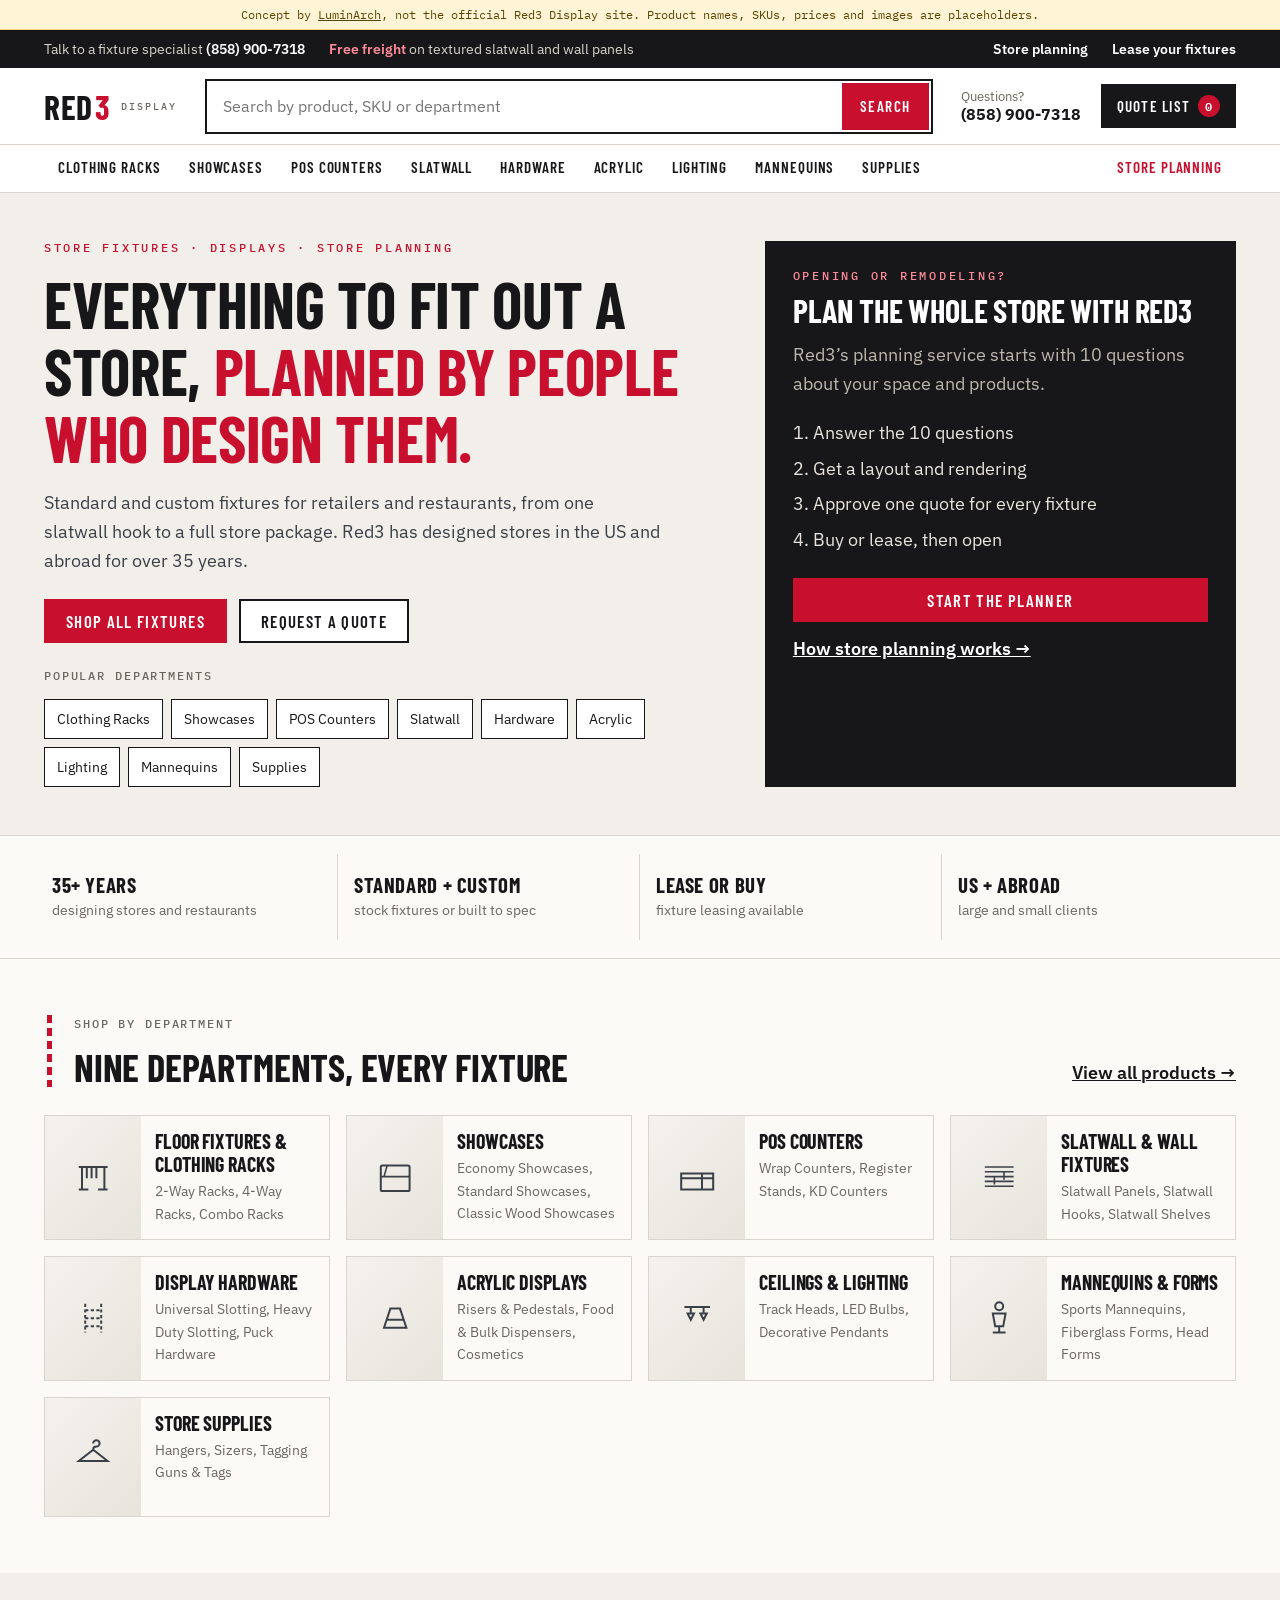
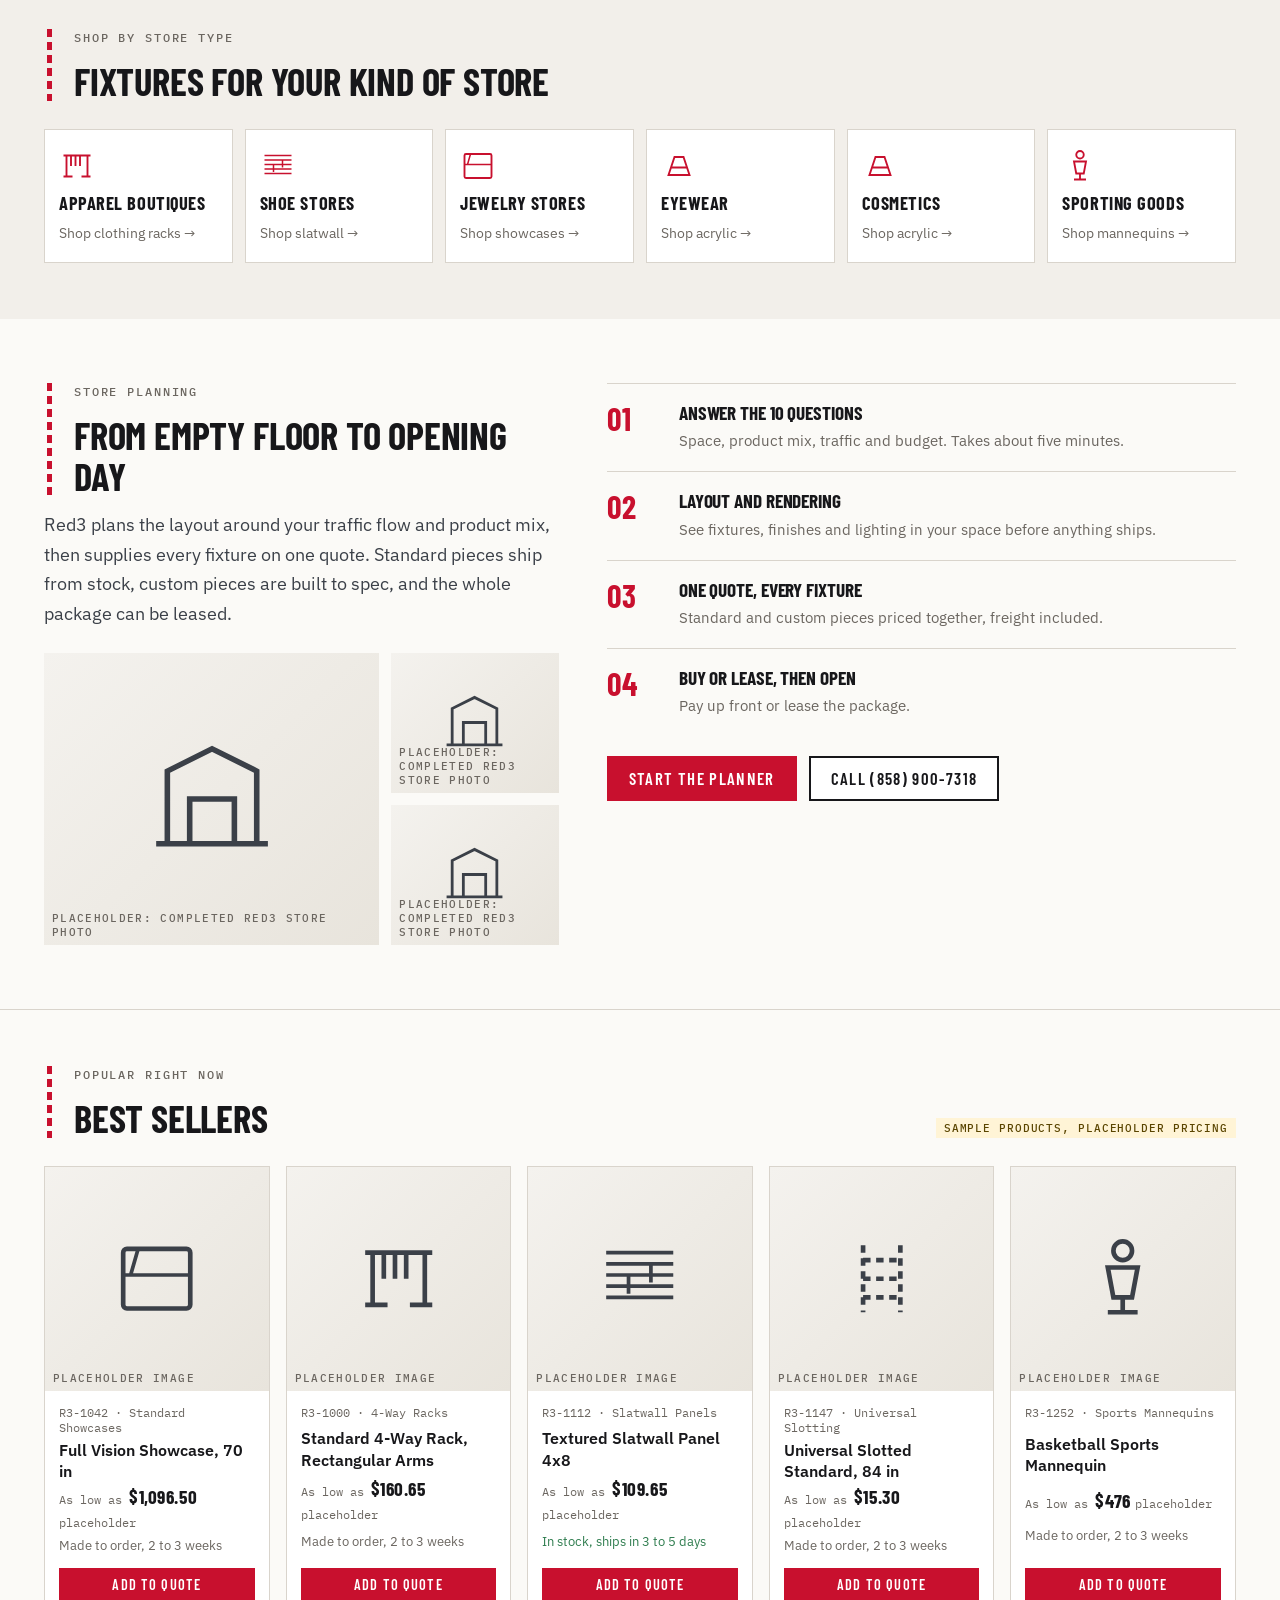
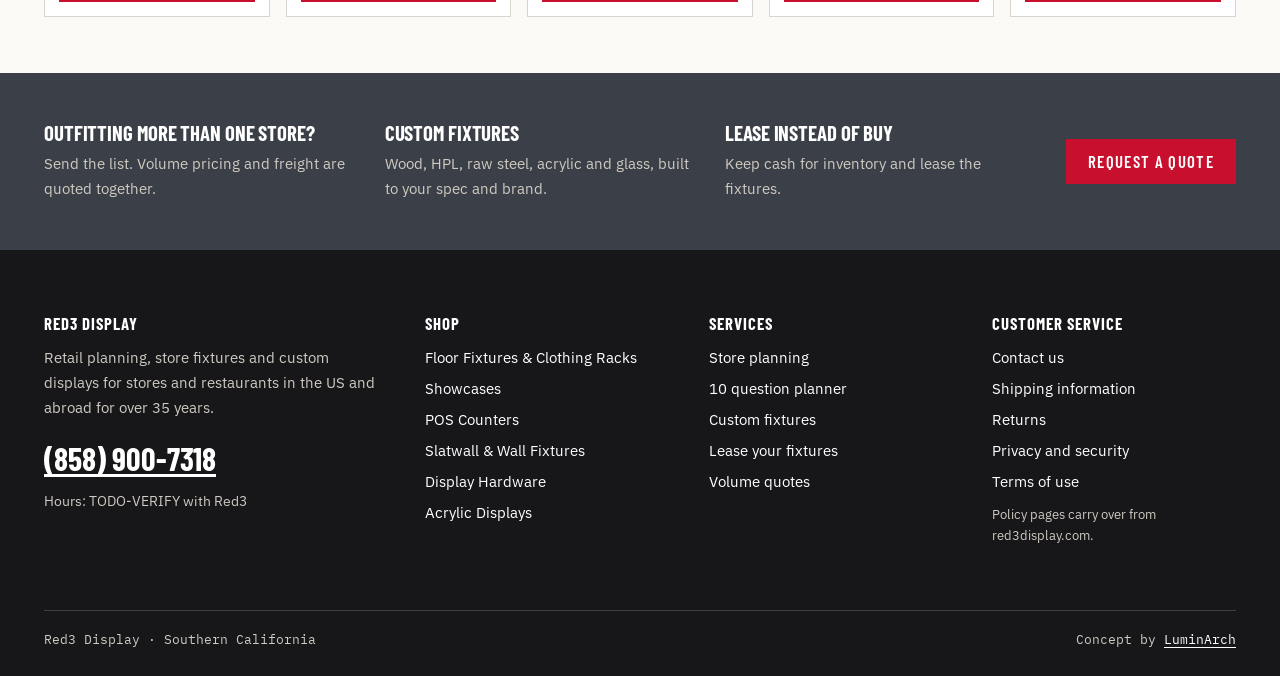
==== commit fb9f6d8c: "Device QA fixes: self-host and preload Barlow Condensed to stop the hero reflow (CLS 0.125 to 0.006)" ====
--- a/index.html
+++ b/index.html
@@ -1,9 +1,10 @@
 <!doctype html><html lang="en" class="no-js"><head><meta charset="utf-8"><meta name="viewport" content="width=device-width,initial-scale=1">
-<title>Store Fixtures, Displays and Store Planning | Red3 Display</title><meta name="description" content="Shop store fixtures, showcases, POS counters, slatwall, mannequins and lighting from Red3 Display, with store planning for 35+ years. Call (858) 900-7318."><link rel="canonical" href="https://daveo820.github.io/red3-display-demo/">
-<meta property="og:type" content="website"><meta property="og:title" content="Store Fixtures, Displays and Store Planning | Red3 Display"><meta property="og:description" content="Shop store fixtures, showcases, POS counters, slatwall, mannequins and lighting from Red3 Display, with store planning for 35+ years. Call (858) 900-7318."><meta property="og:url" content="https://daveo820.github.io/red3-display-demo/"><meta property="og:image" content="https://daveo820.github.io/red3-display-demo/og.png"><meta name="twitter:card" content="summary_large_image">
+<title>Store Fixtures, Displays and Store Planning | Red3 Display</title><meta name="description" content="Shop store fixtures, showcases, POS counters, slatwall, mannequins and lighting from Red3 Display, with store planning for 35+ years. Call (858) 900-7318."><link rel="canonical" href="https://red3-display-demo.vercel.app/">
+<meta property="og:type" content="website"><meta property="og:title" content="Store Fixtures, Displays and Store Planning | Red3 Display"><meta property="og:description" content="Shop store fixtures, showcases, POS counters, slatwall, mannequins and lighting from Red3 Display, with store planning for 35+ years. Call (858) 900-7318."><meta property="og:url" content="https://red3-display-demo.vercel.app/"><meta property="og:image" content="https://red3-display-demo.vercel.app/og.png"><meta name="twitter:card" content="summary_large_image">
 <meta name="robots" content="noindex"><!-- concept demo: never compete with red3display.com -->
 <link rel="preconnect" href="https://fonts.googleapis.com"><link rel="preconnect" href="https://fonts.gstatic.com" crossorigin>
-<link rel="stylesheet" href="https://fonts.googleapis.com/css2?family=Barlow+Condensed:wght@600;700&family=IBM+Plex+Mono:wght@400;500&family=IBM+Plex+Sans:wght@400;600&display=swap">
+<link rel="preload" href="fonts/barlow-condensed-700-latin.woff2" as="font" type="font/woff2" crossorigin><link rel="preload" href="fonts/barlow-condensed-600-latin.woff2" as="font" type="font/woff2" crossorigin>
+<link rel="stylesheet" href="https://fonts.googleapis.com/css2?family=IBM+Plex+Mono:wght@400;500&family=IBM+Plex+Sans:wght@400;600&display=swap">
 <link rel="stylesheet" href="css/design-system.css"><link rel="stylesheet" href="css/components.css"><link rel="stylesheet" href="css/pages.css">
 <link rel="icon" href="data:image/svg+xml,%3Csvg xmlns='http://www.w3.org/2000/svg' viewBox='0 0 10 10'%3E%3Crect width='10' height='10' fill='%23c8102e'/%3E%3C/svg%3E">
 <script>document.documentElement.classList.remove('no-js')</script><script type="application/ld+json">{"@context": "https://schema.org", "@type": "Store", "name": "Red3 Display", "url": "https://red3display.com", "telephone": "+1-858-900-7318", "description": "Retail planning, store fixtures and custom displays for stores and restaurants in the US and abroad.", "areaServed": "US"}</script></head><body>
@@ -58,7 +59,7 @@
 <div class="gallery-ph"><div class="ph-img"><svg viewBox="0 0 48 48" aria-hidden="true"><path d="M4 40h40M8 40V14l16-8 16 8v26M16 40V24h16v16" stroke="currentColor" stroke-width="2" fill="none"/></svg><span class="ph-label">Placeholder: completed Red3 store photo</span></div><div class="ph-img"><svg viewBox="0 0 48 48" aria-hidden="true"><path d="M4 40h40M8 40V14l16-8 16 8v26M16 40V24h16v16" stroke="currentColor" stroke-width="2" fill="none"/></svg><span class="ph-label">Placeholder: completed Red3 store photo</span></div><div class="ph-img"><svg viewBox="0 0 48 48" aria-hidden="true"><path d="M4 40h40M8 40V14l16-8 16 8v26M16 40V24h16v16" stroke="currentColor" stroke-width="2" fill="none"/></svg><span class="ph-label">Placeholder: completed Red3 store photo</span></div></div></div>
 <div><ol class="steps"><li><div><h3>Answer the 10 questions</h3><p>Space, product mix, traffic and budget. Takes about five minutes.</p></div></li><li><div><h3>Layout and rendering</h3><p>See fixtures, finishes and lighting in your space before anything ships.</p></div></li><li><div><h3>One quote, every fixture</h3><p>Standard and custom pieces priced together, freight included.</p></div></li><li><div><h3>Buy or lease, then open</h3><p>Pay up front or lease the package.</p></div></li></ol>
 <div style="display:flex;gap:12px;flex-wrap:wrap;margin-top:20px"><a class="btn" href="store-planning.html#planner">Start the planner</a><a class="btn btn--line" href="tel:8589007318">Call (858) 900-7318</a></div></div></div></section>
-<section class="featured"><div class="wrap"><div class="sec-head"><div class="rail"><div><p class="idx">Popular right now</p><h2>Best sellers</h2></div></div><span class="ph-note">Sample products, placeholder pricing</span></div><div class="tiles" id="featured"></div></div></section>
+<section class="featured"><div class="wrap"><div class="sec-head"><div class="rail"><div><p class="idx">Popular right now</p><h2>Best sellers</h2></div></div><span class="ph-note">Sample products, placeholder pricing</span></div><div class="tiles" id="featured"></div><noscript><div class="nojs"><p><strong>Best sellers on this demo load with JavaScript.</strong> Turn it on to browse, or call <a href="tel:8589007318">(858) 900-7318</a> or <a href="quote.html">request a quote</a>.</p><p>Departments:</p><ul><li>Floor Fixtures & Clothing Racks</li><li>Showcases</li><li>POS Counters</li><li>Slatwall & Wall Fixtures</li><li>Display Hardware</li><li>Acrylic Displays</li><li>Ceilings & Lighting</li><li>Mannequins & Forms</li><li>Store Supplies</li></ul></div></noscript></div></section>
 <section class="b2b"><div class="wrap"><div><h3>Outfitting more than one store?</h3><p>Send the list. Volume pricing and freight are quoted together.</p></div><div><h3>Custom fixtures</h3><p>Wood, HPL, raw steel, acrylic and glass, built to your spec and brand.</p></div><div><h3>Lease instead of buy</h3><p>Keep cash for inventory and lease the fixtures.</p></div><a class="btn" href="quote.html">Request a quote</a></div></section></main><footer><div class="wrap"><div class="foot-grid">
 <div><h3>Red3 Display</h3><p>Retail planning, store fixtures and custom displays for stores and restaurants in the US and abroad for over 35 years.</p><a class="foot-phone" href="tel:8589007318">(858) 900-7318</a><p style="font-size:.85rem">Hours: TODO-VERIFY with Red3</p></div>
 <div><h3>Shop</h3><ul><li><a href="catalog.html?cat=floor">Floor Fixtures & Clothing Racks</a></li><li><a href="catalog.html?cat=showcases">Showcases</a></li><li><a href="catalog.html?cat=counters">POS Counters</a></li><li><a href="catalog.html?cat=wall">Slatwall & Wall Fixtures</a></li><li><a href="catalog.html?cat=hardware">Display Hardware</a></li><li><a href="catalog.html?cat=acrylic">Acrylic Displays</a></li></ul></div>
--- a/css/design-system.css
+++ b/css/design-system.css
@@ -1,4 +1,7 @@
 /* Red3 Display tokens. Rugged and technical register. See DESIGN_DNA.md */
+/* Barlow Condensed (OFL) is self-hosted and preloaded so the headline does not reflow when the font arrives (device QA: CLS on phones) */
+@font-face{font-family:"Barlow Condensed";font-style:normal;font-weight:600;font-display:swap;src:url(../fonts/barlow-condensed-600-latin.woff2) format("woff2")}
+@font-face{font-family:"Barlow Condensed";font-style:normal;font-weight:700;font-display:swap;src:url(../fonts/barlow-condensed-700-latin.woff2) format("woff2")}
 :root{
 --red:#c8102e;      /* primary, Red3 red. TODO-VERIFY against logo file */
 --red-deep:#9c0c24; /* hover */
--- a/css/components.css
+++ b/css/components.css
@@ -99,3 +99,16 @@
 @media(max-width:980px){.head{grid-template-columns:1fr auto;height:auto;padding-top:12px;padding-bottom:12px;gap:12px}.search{grid-column:1/-1;order:3}.head-actions .call{display:none}.foot-grid{grid-template-columns:1fr 1fr}.mega .wrap{grid-template-columns:1fr}.mega .promo{display:none}.util .hide-m{display:none}}
 @media(max-width:600px){.foot-grid{grid-template-columns:1fr}.tiles{grid-template-columns:1fr 1fr;gap:10px}.tile .act{flex-direction:column}.tile h3{font-size:.92rem}.tiles.list .tile{flex-direction:column}.tiles.list .tile>a:first-child,.tiles.list .act{width:auto}}
 @media(prefers-reduced-motion:reduce){*,*::before,*::after{transition:none!important}.rv{opacity:1;transform:none}}
+
+/* device QA: 44px tap targets on phones and tablets */
+.mark{min-height:44px;align-items:center}
+.qbtn{min-height:44px}
+.foot-phone{display:flex;width:fit-content;align-items:center;min-height:44px}
+@media(max-width:980px){
+ .btn--sm{min-height:44px}
+ .util a{display:inline-flex;align-items:center;min-height:44px}
+}
+/* device QA: placeholder labels readable on phones */
+.ph-label{font-size:.7rem;right:8px}
+/* device QA: on short screens (phones in landscape) the tall search header would cover almost half the screen, so it scrolls away */
+@media (max-height:500px){.top{position:relative}}
--- a/css/pages.css
+++ b/css/pages.css
@@ -74,3 +74,7 @@
 @media(max-width:980px){.hero .wrap,.pgrid,.pdp,.tabs,.qpage,.layout{grid-template-columns:1fr}.trust .wrap{grid-template-columns:1fr 1fr}.trust div:nth-child(2){border-right:0}.tgrid{grid-template-columns:repeat(3,1fr)}.b2b .wrap{grid-template-columns:1fr}
 .filters{display:none}.filters.open{display:block}.ftoggle{display:inline-flex}.two{grid-template-columns:1fr}}
 @media(max-width:600px){.tgrid{grid-template-columns:1fr 1fr}.dcard{grid-template-columns:72px 1fr}.hero .wrap{padding-top:28px}}
+/* device QA: catalog view buttons and the side phone link are 44px tap targets on touch screens */
+@media(max-width:980px){.viewbtns button{min-height:44px;min-width:44px}}
+.side .phone{display:flex;width:fit-content;align-items:center;min-height:44px}
+.nojs{background:var(--floor);border-left:4px solid var(--red);padding:18px 20px;margin:20px 0 40px}.nojs ul{columns:2;margin:6px 0 0;padding-left:18px}
